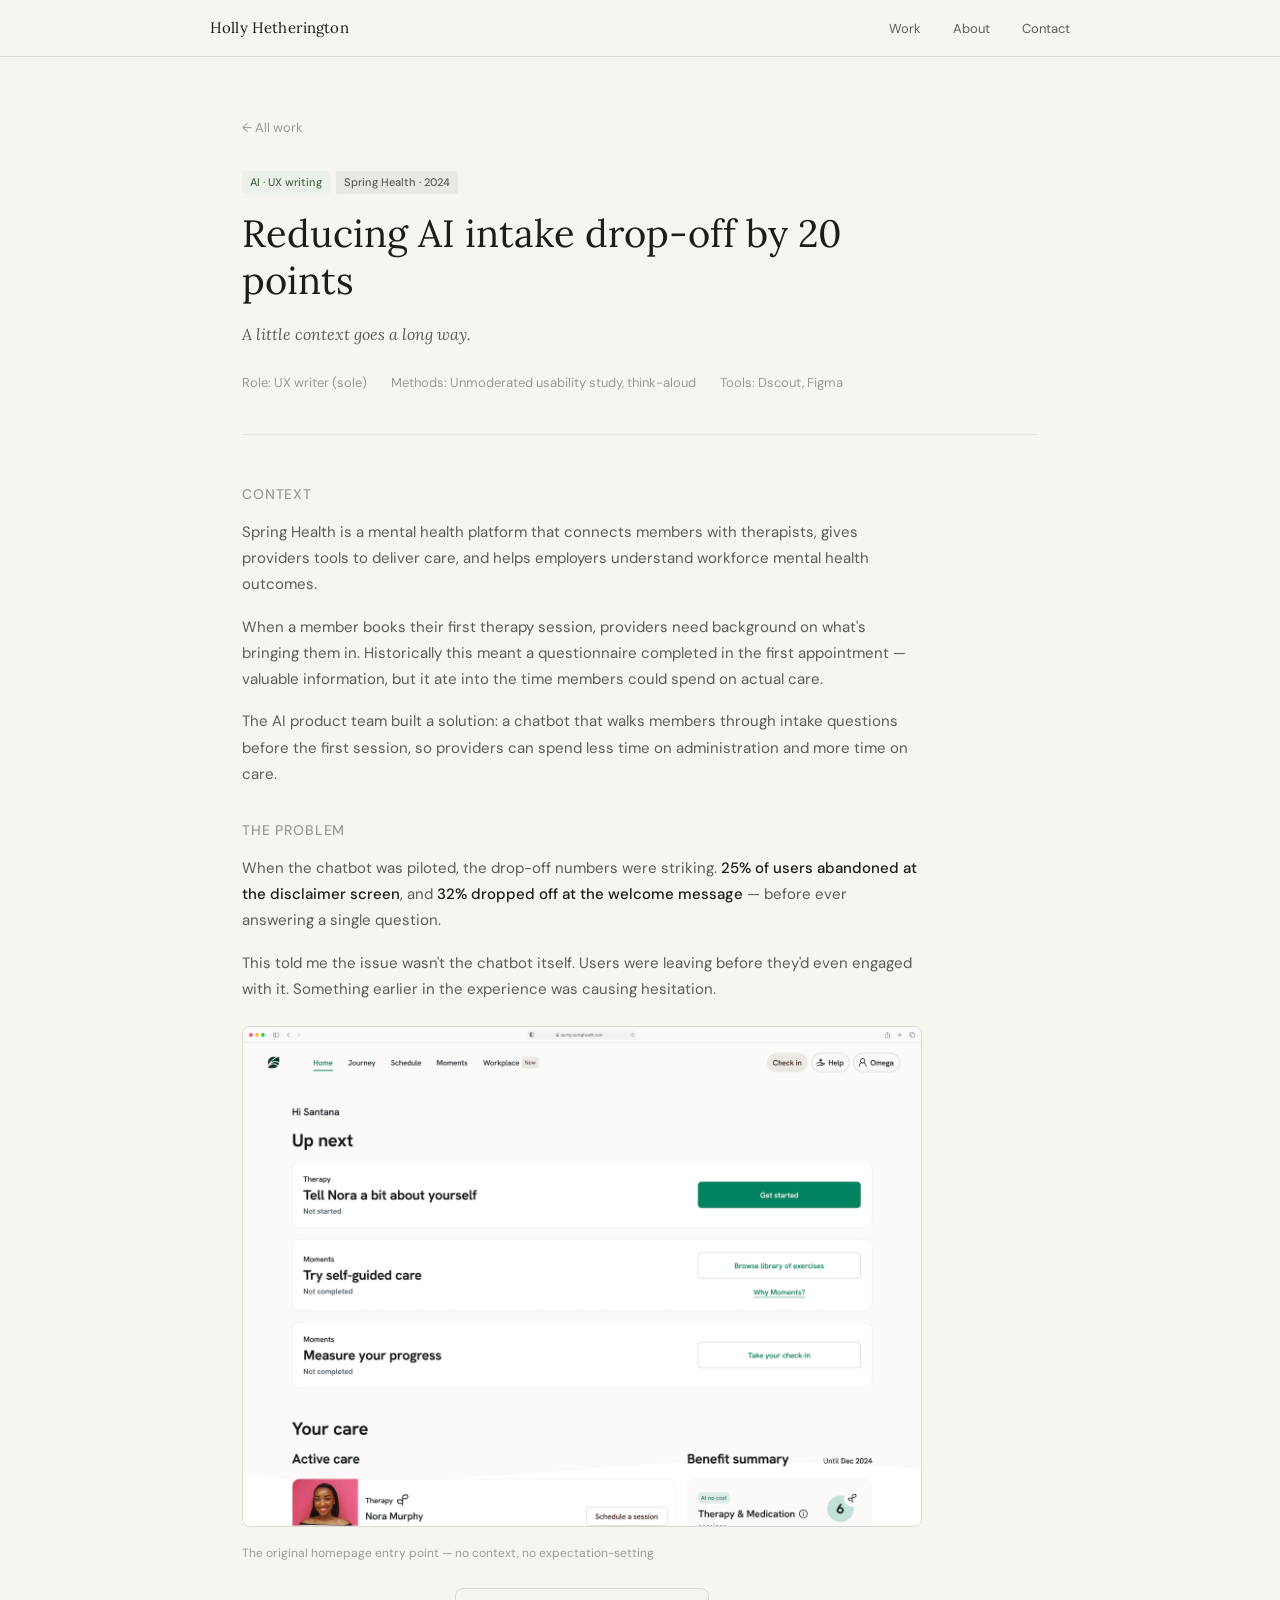
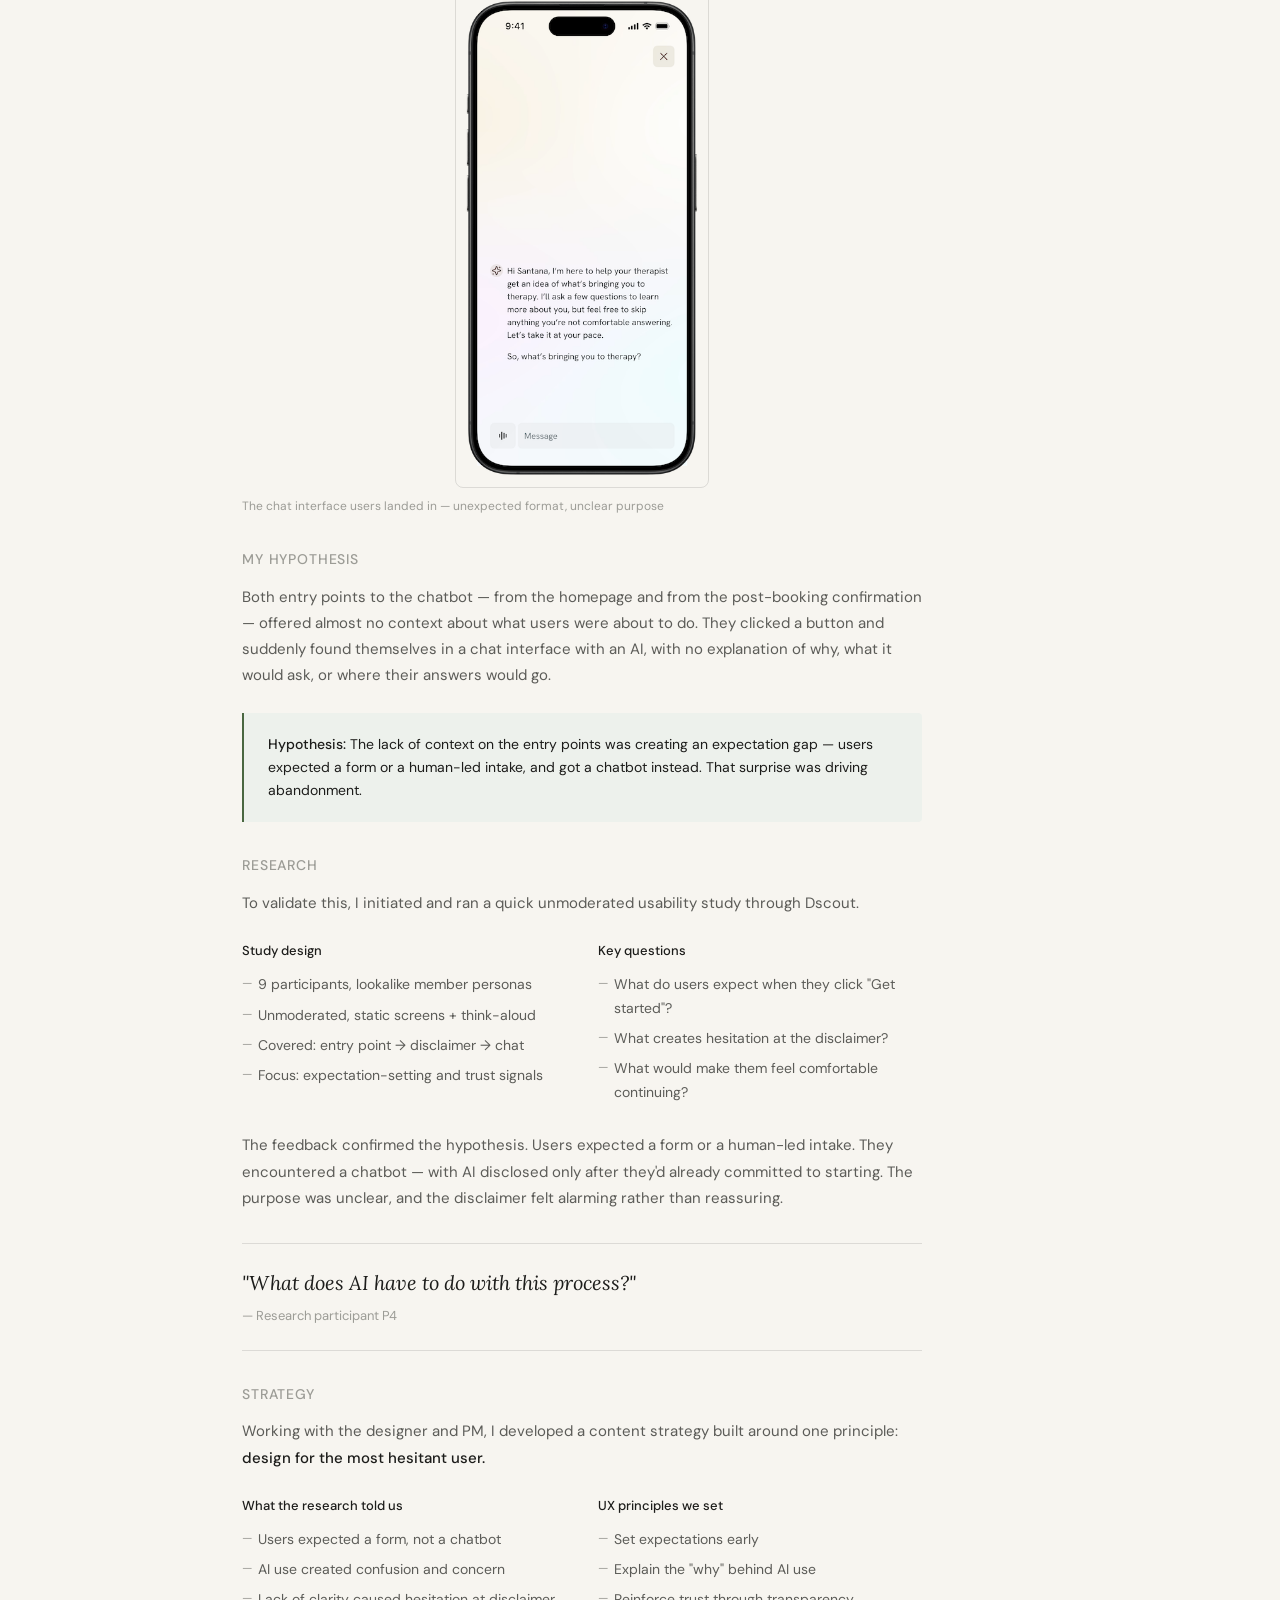
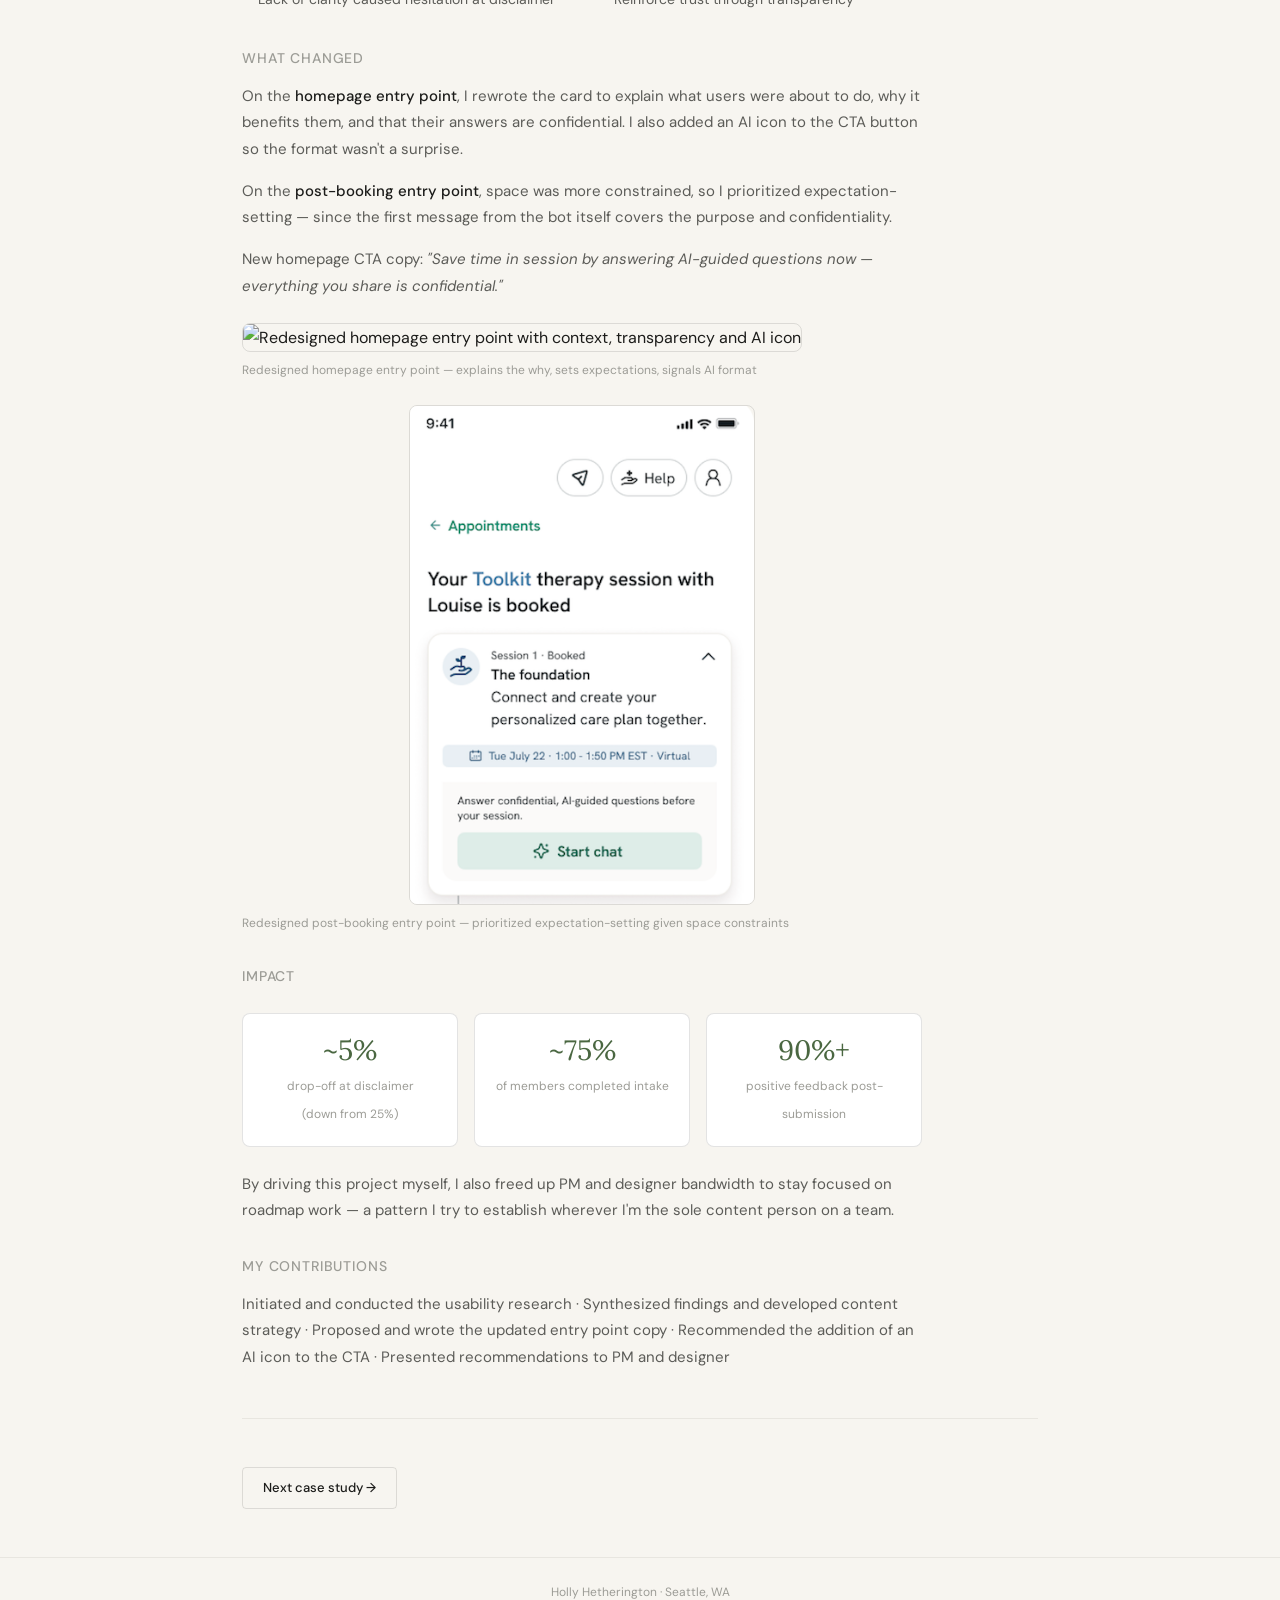
==== case-studies/ai-intake.html @ 968d8ca1 "Fix mobile image display" ====
<!DOCTYPE html>
<html lang="en">
<head>
  <meta charset="UTF-8">
  <meta name="viewport" content="width=device-width, initial-scale=1.0">
  <title>AI Intake Drop-off — Holly Hetherington</title>
  <meta name="description" content="How I reduced AI therapy intake drop-off from 25% to ~5% at Spring Health through research and content strategy.">
  <link rel="stylesheet" href="../css/style.css">
</head>
<body>

<nav>
  <div class="nav-inner">
    <a href="../index.html" class="nav-name">Holly Hetherington</a>
    <ul class="nav-links">
      <li><a href="../index.html#work">Work</a></li>
      <li><a href="../index.html#about">About</a></li>
      <li><a href="../index.html#contact">Contact</a></li>
    </ul>
  </div>
</nav>

<main class="page">

  <div class="case-header">
    <a href="../index.html" class="back-link">← All work</a>
    <div class="card-tags" style="margin-bottom:1rem">
      <span class="tag">AI · UX writing</span>
      <span class="tag-gray tag">Spring Health · 2024</span>
    </div>
    <h1>Reducing AI intake drop-off by 20 points</h1>
    <p class="case-header-sub">A little context goes a long way.</p>
    <div class="case-meta">
      <span>Role: UX writer (sole)</span>
      <span>Methods: Unmoderated usability study, think-aloud</span>
      <span>Tools: Dscout, Figma</span>
    </div>
  </div>

  <div class="case-body">

    <h3>Context</h3>
    <p>Spring Health is a mental health platform that connects members with therapists, gives providers tools to deliver care, and helps employers understand workforce mental health outcomes.</p>
    <p>When a member books their first therapy session, providers need background on what's bringing them in. Historically this meant a questionnaire completed in the first appointment — valuable information, but it ate into the time members could spend on actual care.</p>
    <p>The AI product team built a solution: a chatbot that walks members through intake questions before the first session, so providers can spend less time on administration and more time on care.</p>

    <h3>The problem</h3>
    <p>When the chatbot was piloted, the drop-off numbers were striking. <strong>25% of users abandoned at the disclaimer screen</strong>, and <strong>32% dropped off at the welcome message</strong> — before ever answering a single question.</p>
    <p>This told me the issue wasn't the chatbot itself. Users were leaving before they'd even engaged with it. Something earlier in the experience was causing hesitation.</p>
    <figure style="margin: 1.5rem 0;">
      <img src="../images/intakefromhome.png" alt="Original homepage entry point showing minimal context before the chatbot" style="width:100%;border-radius:var(--radius-lg);border:0.5px solid var(--border);">
      <figcaption style="font-size:12px;color:var(--ink-lighter);margin-top:0.5rem;">The original homepage entry point — no context, no expectation-setting</figcaption>
    </figure>
    <figure style="margin: 1.5rem 0;">
      <img src="../images/intakechat.png" alt="The AI chatbot interface users encountered without warning" style="max-height:500px;width:auto;display:block;margin:0 auto;border-radius:var(--radius-lg);border:0.5px solid var(--border);">
      <figcaption style="font-size:12px;color:var(--ink-lighter);margin-top:0.5rem;">The chat interface users landed in — unexpected format, unclear purpose</figcaption>
    </figure>

    <h3>My hypothesis</h3>
    <p>Both entry points to the chatbot — from the homepage and from the post-booking confirmation — offered almost no context about what users were about to do. They clicked a button and suddenly found themselves in a chat interface with an AI, with no explanation of why, what it would ask, or where their answers would go.</p>

    <div class="callout">
      <p><strong>Hypothesis:</strong> The lack of context on the entry points was creating an expectation gap — users expected a form or a human-led intake, and got a chatbot instead. That surprise was driving abandonment.</p>
    </div>

    <h3>Research</h3>
    <p>To validate this, I initiated and ran a quick unmoderated usability study through Dscout.</p>

    <div class="two-col">
      <div class="two-col-item">
        <h4>Study design</h4>
        <ul>
          <li>9 participants, lookalike member personas</li>
          <li>Unmoderated, static screens + think-aloud</li>
          <li>Covered: entry point → disclaimer → chat</li>
          <li>Focus: expectation-setting and trust signals</li>
        </ul>
      </div>
      <div class="two-col-item">
        <h4>Key questions</h4>
        <ul>
          <li>What do users expect when they click "Get started"?</li>
          <li>What creates hesitation at the disclaimer?</li>
          <li>What would make them feel comfortable continuing?</li>
        </ul>
      </div>
    </div>

    <p>The feedback confirmed the hypothesis. Users expected a form or a human-led intake. They encountered a chatbot — with AI disclosed only after they'd already committed to starting. The purpose was unclear, and the disclaimer felt alarming rather than reassuring.</p>

    <div class="pull-quote">
      "What does AI have to do with this process?"
      <cite>— Research participant P4</cite>
    </div>

    <h3>Strategy</h3>
    <p>Working with the designer and PM, I developed a content strategy built around one principle: <strong>design for the most hesitant user.</strong></p>

    <div class="two-col">
      <div class="two-col-item">
        <h4>What the research told us</h4>
        <ul>
          <li>Users expected a form, not a chatbot</li>
          <li>AI use created confusion and concern</li>
          <li>Lack of clarity caused hesitation at disclaimer</li>
        </ul>
      </div>
      <div class="two-col-item">
        <h4>UX principles we set</h4>
        <ul>
          <li>Set expectations early</li>
          <li>Explain the "why" behind AI use</li>
          <li>Reinforce trust through transparency</li>
        </ul>
      </div>
    </div>

    <h3>What changed</h3>
    <p>On the <strong>homepage entry point</strong>, I rewrote the card to explain what users were about to do, why it benefits them, and that their answers are confidential. I also added an AI icon to the CTA button so the format wasn't a surprise.</p>
    <p>On the <strong>post-booking entry point</strong>, space was more constrained, so I prioritized expectation-setting — since the first message from the bot itself covers the purpose and confidentiality.</p>
    <p>New homepage CTA copy: <em>"Save time in session by answering AI-guided questions now — everything you share is confidential."</em></p>
    <figure style="margin: 1.5rem 0;">
      <img src="../images/intakeafterhome.png" alt="Redesigned homepage entry point with context, transparency and AI icon" style="width:100%;border-radius:var(--radius-lg);border:0.5px solid var(--border);">
      <figcaption style="font-size:12px;color:var(--ink-lighter);margin-top:0.5rem;">Redesigned homepage entry point — explains the why, sets expectations, signals AI format</figcaption>
    </figure>
    <figure style="margin: 1.5rem 0;">
      <img src="../images/intakeafterpostbooking.png" alt="Redesigned post-booking entry point with expectation-setting copy" style="max-height:500px;width:auto;display:block;margin:0 auto;border-radius:var(--radius-lg);border:0.5px solid var(--border);">
      <figcaption style="font-size:12px;color:var(--ink-lighter);margin-top:0.5rem;">Redesigned post-booking entry point — prioritized expectation-setting given space constraints</figcaption>
    </figure>

    <h3>Impact</h3>
    <div class="impact-grid">
      <div class="impact-card">
        <span class="impact-number">~5%</span>
        <span class="impact-label">drop-off at disclaimer<br>(down from 25%)</span>
      </div>
      <div class="impact-card">
        <span class="impact-number">~75%</span>
        <span class="impact-label">of members completed intake</span>
      </div>
      <div class="impact-card">
        <span class="impact-number">90%+</span>
        <span class="impact-label">positive feedback post-submission</span>
      </div>
    </div>

    <p>By driving this project myself, I also freed up PM and designer bandwidth to stay focused on roadmap work — a pattern I try to establish wherever I'm the sole content person on a team.</p>

    <h3>My contributions</h3>
    <p>Initiated and conducted the usability research · Synthesized findings and developed content strategy · Proposed and wrote the updated entry point copy · Recommended the addition of an AI icon to the CTA · Presented recommendations to PM and designer</p>

  </div>

  <div style="padding: 3rem 0; border-top: 0.5px solid var(--border-light); margin-top: 3rem;">
    <a href="suicide-prevention.html" class="btn">Next case study →</a>
  </div>

</main>

<footer>
  <p>Holly Hetherington · Seattle, WA</p>
</footer>

</body>
</html>
---- css/style.css ----
@import url('https://fonts.googleapis.com/css2?family=Lora:ital,wght@0,400;0,500;1,400&family=DM+Sans:wght@300;400;500&display=swap');

:root {
  --cream: #F7F5F0;
  --ink: #1C1C1A;
  --ink-light: #5C5C58;
  --ink-lighter: #9C9C96;
  --sage: #4A6741;
  --sage-light: #EDF1EC;
  --border: rgba(28,28,26,0.12);
  --border-light: rgba(28,28,26,0.07);
  --font-serif: 'Lora', Georgia, serif;
  --font-sans: 'DM Sans', system-ui, sans-serif;
  --radius: 4px;
  --radius-lg: 8px;
  --max-width: 860px;
}

*, *::before, *::after { box-sizing: border-box; margin: 0; padding: 0; }

html { scroll-behavior: smooth; }

body {
  background: var(--cream);
  color: var(--ink);
  font-family: var(--font-sans);
  font-size: 16px;
  line-height: 1.7;
  -webkit-font-smoothing: antialiased;
}

a { color: inherit; text-decoration: none; }

/* ── Nav ── */
nav {
  position: sticky;
  top: 0;
  z-index: 100;
  background: var(--cream);
  border-bottom: 0.5px solid var(--border);
  padding: 0 2rem;
}
.nav-inner {
  max-width: var(--max-width);
  margin: 0 auto;
  display: flex;
  justify-content: space-between;
  align-items: center;
  height: 56px;
}
.nav-name {
  font-family: var(--font-serif);
  font-size: 15px;
  font-weight: 400;
  letter-spacing: 0.01em;
}
.nav-links {
  display: flex;
  gap: 2rem;
  list-style: none;
}
.nav-links a {
  font-size: 13px;
  font-weight: 400;
  color: var(--ink-light);
  transition: color 0.15s;
}
.nav-links a:hover { color: var(--ink); }

/* ── Page wrapper ── */
.page {
  max-width: var(--max-width);
  margin: 0 auto;
  padding: 0 2rem;
}

/* ── Sections ── */
section {
  padding: 4rem 0;
  border-bottom: 0.5px solid var(--border-light);
}
section:last-of-type { border-bottom: none; }

/* ── Hero ── */
.hero { padding: 5rem 0 4rem; }

.hero-eyebrow {
  font-size: 11px;
  font-weight: 500;
  letter-spacing: 0.1em;
  text-transform: uppercase;
  color: var(--ink-lighter);
  margin-bottom: 1.25rem;
}
.hero h1 {
  font-family: var(--font-serif);
  font-size: clamp(32px, 5vw, 48px);
  font-weight: 400;
  line-height: 1.2;
  margin-bottom: 1rem;
  max-width: 640px;
}
.hero h1 em {
  font-style: italic;
  color: var(--sage);
}
.hero-sub {
  font-size: 16px;
  color: var(--ink-light);
  margin-bottom: 1.5rem;
  max-width: 520px;
}
.hero-bio {
  font-size: 15px;
  color: var(--ink-light);
  line-height: 1.75;
  max-width: 560px;
  margin-bottom: 2rem;
}
.hero-actions {
  display: flex;
  gap: 0.75rem;
  margin-bottom: 3rem;
  flex-wrap: wrap;
}

/* ── Buttons ── */
.btn {
  display: inline-block;
  font-size: 13px;
  font-weight: 500;
  padding: 9px 20px;
  border-radius: var(--radius);
  border: 0.5px solid var(--border);
  background: transparent;
  color: var(--ink);
  cursor: pointer;
  transition: background 0.15s, border-color 0.15s;
}
.btn:hover { background: rgba(28,28,26,0.05); }
.btn-primary {
  background: var(--ink);
  color: var(--cream);
  border-color: var(--ink);
}
.btn-primary:hover { background: #333330; }

/* ── Logo strip ── */
.logo-strip-label {
  font-size: 11px;
  font-weight: 500;
  letter-spacing: 0.08em;
  text-transform: uppercase;
  color: var(--ink-lighter);
  margin-bottom: 1rem;
}
.logo-strip {
  display: flex;
  flex-wrap: wrap;
  gap: 0.5rem;
}
.logo-pill {
  font-size: 12px;
  font-weight: 400;
  padding: 4px 12px;
  border-radius: 20px;
  border: 0.5px solid var(--border);
  color: var(--ink-light);
  background: white;
}

/* ── Section heading ── */
.section-label {
  font-size: 11px;
  font-weight: 500;
  letter-spacing: 0.1em;
  text-transform: uppercase;
  color: var(--ink-lighter);
  margin-bottom: 2rem;
}

/* ── Case study cards ── */
.case-grid { display: flex; flex-direction: column; gap: 1px; }

.case-card {
  display: block;
  padding: 1.75rem 0;
  border-bottom: 0.5px solid var(--border-light);
  transition: none;
}
.case-card:first-child { border-top: 0.5px solid var(--border-light); }

.case-card-inner {
  display: grid;
  grid-template-columns: 1fr auto;
  gap: 1rem;
  align-items: start;
}

.card-tags {
  display: flex;
  gap: 0.4rem;
  flex-wrap: wrap;
  margin-bottom: 0.6rem;
}
.tag {
  font-size: 11px;
  padding: 2px 8px;
  border-radius: 2px;
  background: var(--sage-light);
  color: var(--sage);
  font-weight: 500;
}
.tag-gray {
  background: rgba(28,28,26,0.06);
  color: var(--ink-light);
}
.case-card h2 {
  font-family: var(--font-serif);
  font-size: 19px;
  font-weight: 400;
  line-height: 1.35;
  margin-bottom: 0.5rem;
}
.case-card h2 a:hover { color: var(--sage); transition: color 0.15s; }
.card-summary {
  font-size: 14px;
  color: var(--ink-light);
  line-height: 1.65;
  margin-bottom: 0.85rem;
  max-width: 580px;
}
.card-meta-row {
  font-size: 12px;
  color: var(--ink-lighter);
}
.card-arrow {
  font-size: 18px;
  color: var(--ink-lighter);
  margin-top: 0.25rem;
  transition: transform 0.15s, color 0.15s;
}
.case-card:hover .card-arrow {
  transform: translateX(3px);
  color: var(--ink);
}

/* ── Stats row ── */
.stats-row {
  display: flex;
  gap: 2rem;
  flex-wrap: wrap;
  margin-top: 0.75rem;
  padding-top: 0.75rem;
  border-top: 0.5px solid var(--border-light);
}
.stat-item strong {
  display: block;
  font-size: 15px;
  font-weight: 500;
  font-family: var(--font-serif);
}
.stat-item span {
  font-size: 12px;
  color: var(--ink-lighter);
}

/* ── About ── */
.about-grid {
  display: grid;
  grid-template-columns: 1.5fr 1fr;
  gap: 3rem;
  align-items: start;
}
.about-text p {
  font-size: 15px;
  color: var(--ink-light);
  line-height: 1.75;
  margin-bottom: 1rem;
}
.about-photo {
  border-radius: var(--radius-lg);
  overflow: hidden;
  aspect-ratio: 3/4;
  background: rgba(28,28,26,0.06);
  display: flex;
  align-items: center;
  justify-content: center;
  color: var(--ink-lighter);
  font-size: 13px;
}
.about-photo img {
  width: 100%;
  height: 100%;
  object-fit: cover; object-position: top;
}
.skills-grid {
  display: grid;
  grid-template-columns: 1fr 1fr;
  gap: 0.75rem;
  margin-top: 1.5rem;
}
.skill-block {
  padding: 0.875rem 1rem;
  border: 0.5px solid var(--border);
  border-radius: var(--radius);
  background: white;
}
.skill-block-label {
  font-size: 11px;
  font-weight: 500;
  letter-spacing: 0.07em;
  text-transform: uppercase;
  color: var(--ink-lighter);
  margin-bottom: 0.25rem;
}
.skill-block p {
  font-size: 13px;
  color: var(--ink-light);
  line-height: 1.5;
  margin: 0 !important;
}

/* ── Contact ── */
.contact-intro {
  font-size: 15px;
  color: var(--ink-light);
  margin-bottom: 1.5rem;
  max-width: 480px;
}
.contact-links { display: flex; gap: 0.75rem; flex-wrap: wrap; }

/* ── Footer ── */
footer {
  padding: 1.5rem 2rem;
  border-top: 0.5px solid var(--border-light);
  text-align: center;
  font-size: 12px;
  color: var(--ink-lighter);
}

/* ── Case study pages ── */
.case-header {
  padding: 3.5rem 0 2.5rem;
  border-bottom: 0.5px solid var(--border-light);
  margin-bottom: 3rem;
}
.back-link {
  font-size: 13px;
  color: var(--ink-lighter);
  display: inline-flex;
  align-items: center;
  gap: 0.4rem;
  margin-bottom: 2rem;
  transition: color 0.15s;
}
.back-link:hover { color: var(--ink); }
.case-header h1 {
  font-family: var(--font-serif);
  font-size: clamp(26px, 4vw, 38px);
  font-weight: 400;
  line-height: 1.25;
  max-width: 680px;
  margin-bottom: 1rem;
}
.case-header-sub {
  font-size: 16px;
  color: var(--ink-light);
  margin-bottom: 1.5rem;
  max-width: 560px;
  font-style: italic;
  font-family: var(--font-serif);
}
.case-meta {
  display: flex;
  gap: 1.5rem;
  flex-wrap: wrap;
  font-size: 13px;
  color: var(--ink-lighter);
}
.case-meta span { display: flex; align-items: center; gap: 0.3rem; }

/* ── Case study body ── */
.case-body { max-width: 680px; }
.case-body h2 {
  font-family: var(--font-serif);
  font-size: 22px;
  font-weight: 400;
  margin: 2.5rem 0 0.75rem;
}
.case-body h3 {
  font-size: 14px;
  font-weight: 500;
  letter-spacing: 0.06em;
  text-transform: uppercase;
  color: var(--ink-lighter);
  margin: 2rem 0 0.75rem;
}
.case-body p {
  font-size: 15px;
  color: var(--ink-light);
  line-height: 1.75;
  margin-bottom: 1rem;
}
.case-body p strong { color: var(--ink); font-weight: 500; }

/* ── Callout box ── */
.callout {
  background: var(--sage-light);
  border-left: 2px solid var(--sage);
  padding: 1.25rem 1.5rem;
  border-radius: 0 var(--radius) var(--radius) 0;
  margin: 1.5rem 0;
}
.callout p { color: var(--ink); margin: 0 !important; font-size: 14px; line-height: 1.65; }

/* ── Quote ── */
.pull-quote {
  font-family: var(--font-serif);
  font-size: 20px;
  font-style: italic;
  color: var(--ink);
  line-height: 1.5;
  padding: 1.5rem 0;
  border-top: 0.5px solid var(--border);
  border-bottom: 0.5px solid var(--border);
  margin: 2rem 0;
}
.pull-quote cite {
  display: block;
  font-size: 13px;
  font-style: normal;
  color: var(--ink-lighter);
  margin-top: 0.5rem;
  font-family: var(--font-sans);
}

/* ── Impact metrics ── */
.impact-grid {
  display: grid;
  grid-template-columns: repeat(auto-fit, minmax(150px, 1fr));
  gap: 1rem;
  margin: 1.5rem 0;
}
.impact-card {
  padding: 1.25rem;
  background: white;
  border: 0.5px solid var(--border);
  border-radius: var(--radius-lg);
  text-align: center;
}
.impact-number {
  font-family: var(--font-serif);
  font-size: 28px;
  font-weight: 400;
  color: var(--sage);
  display: block;
  line-height: 1.2;
  margin-bottom: 0.25rem;
}
.impact-label {
  font-size: 12px;
  color: var(--ink-lighter);
  line-height: 1.4;
}

/* ── Two-col layout for case studies ── */
.two-col {
  display: grid;
  grid-template-columns: 1fr 1fr;
  gap: 2rem;
  margin: 1.5rem 0;
}
.two-col-item h4 {
  font-size: 13px;
  font-weight: 500;
  margin-bottom: 0.5rem;
  color: var(--ink);
}
.two-col-item ul {
  list-style: none;
  padding: 0;
}
.two-col-item ul li {
  font-size: 14px;
  color: var(--ink-light);
  padding: 0.2rem 0;
  padding-left: 1rem;
  position: relative;
}
.two-col-item ul li::before {
  content: '—';
  position: absolute;
  left: 0;
  color: var(--ink-lighter);
  font-size: 12px;
}

/* ── Step flow ── */
.step-flow {
  display: grid;
  grid-template-columns: repeat(4, 1fr);
  gap: 0;
  margin: 1.5rem 0;
  border: 0.5px solid var(--border);
  border-radius: var(--radius-lg);
  overflow: hidden;
}
.step {
  padding: 1.25rem;
  border-right: 0.5px solid var(--border);
  background: white;
}
.step:last-child { border-right: none; }
.step-num {
  font-size: 11px;
  font-weight: 500;
  letter-spacing: 0.08em;
  color: var(--ink-lighter);
  margin-bottom: 0.4rem;
}
.step-title {
  font-family: var(--font-serif);
  font-size: 15px;
  font-weight: 400;
  margin-bottom: 0.4rem;
}
.step p { font-size: 12px; color: var(--ink-light); line-height: 1.5; margin: 0; }

/* ── Responsive ── */
@media (max-width: 680px) {
  .about-grid { grid-template-columns: 1fr; }
  .about-photo { aspect-ratio: 4/3; }
  .two-col { grid-template-columns: 1fr; }
  .step-flow { grid-template-columns: 1fr 1fr; }
  .step-flow .step { border-bottom: 0.5px solid var(--border); }
  .case-card-inner { grid-template-columns: 1fr; }
  .card-arrow { display: none; }
  nav { padding: 0 1rem; }
  .page { padding: 0 1rem; }
}
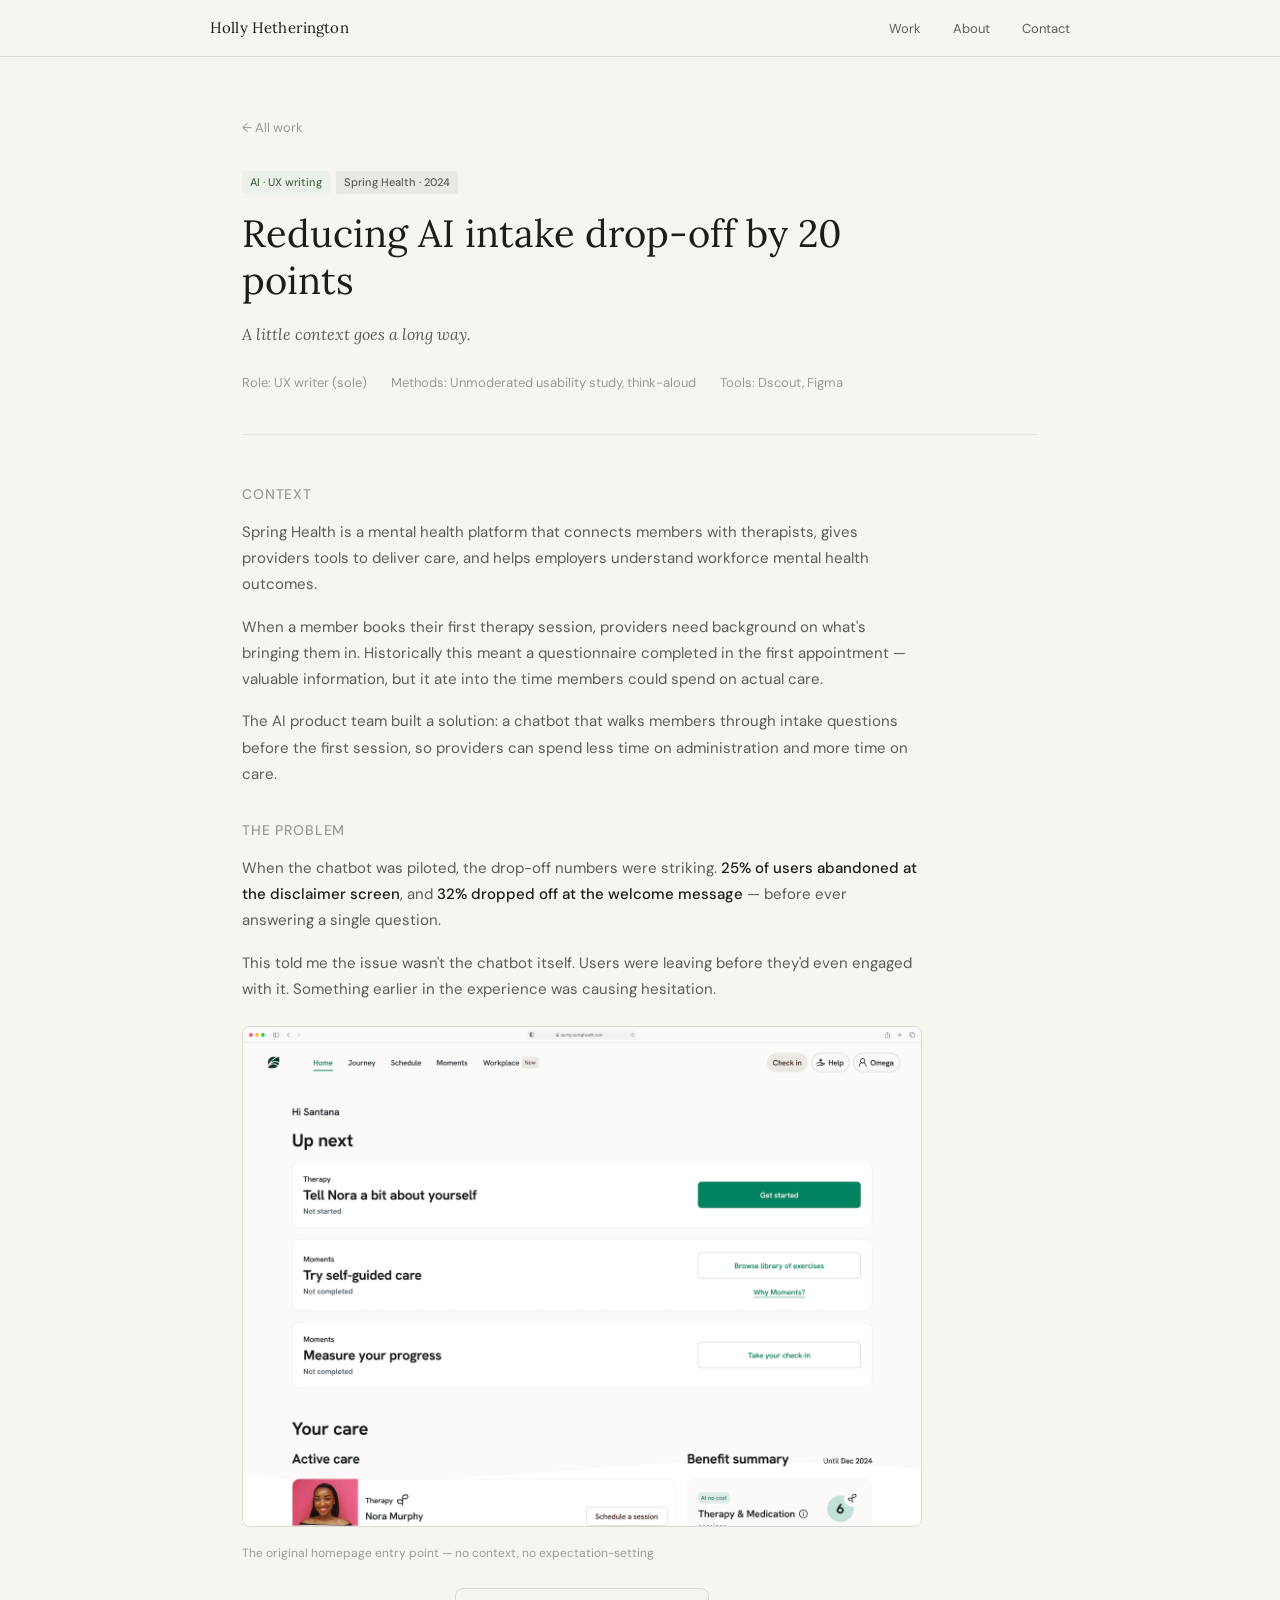
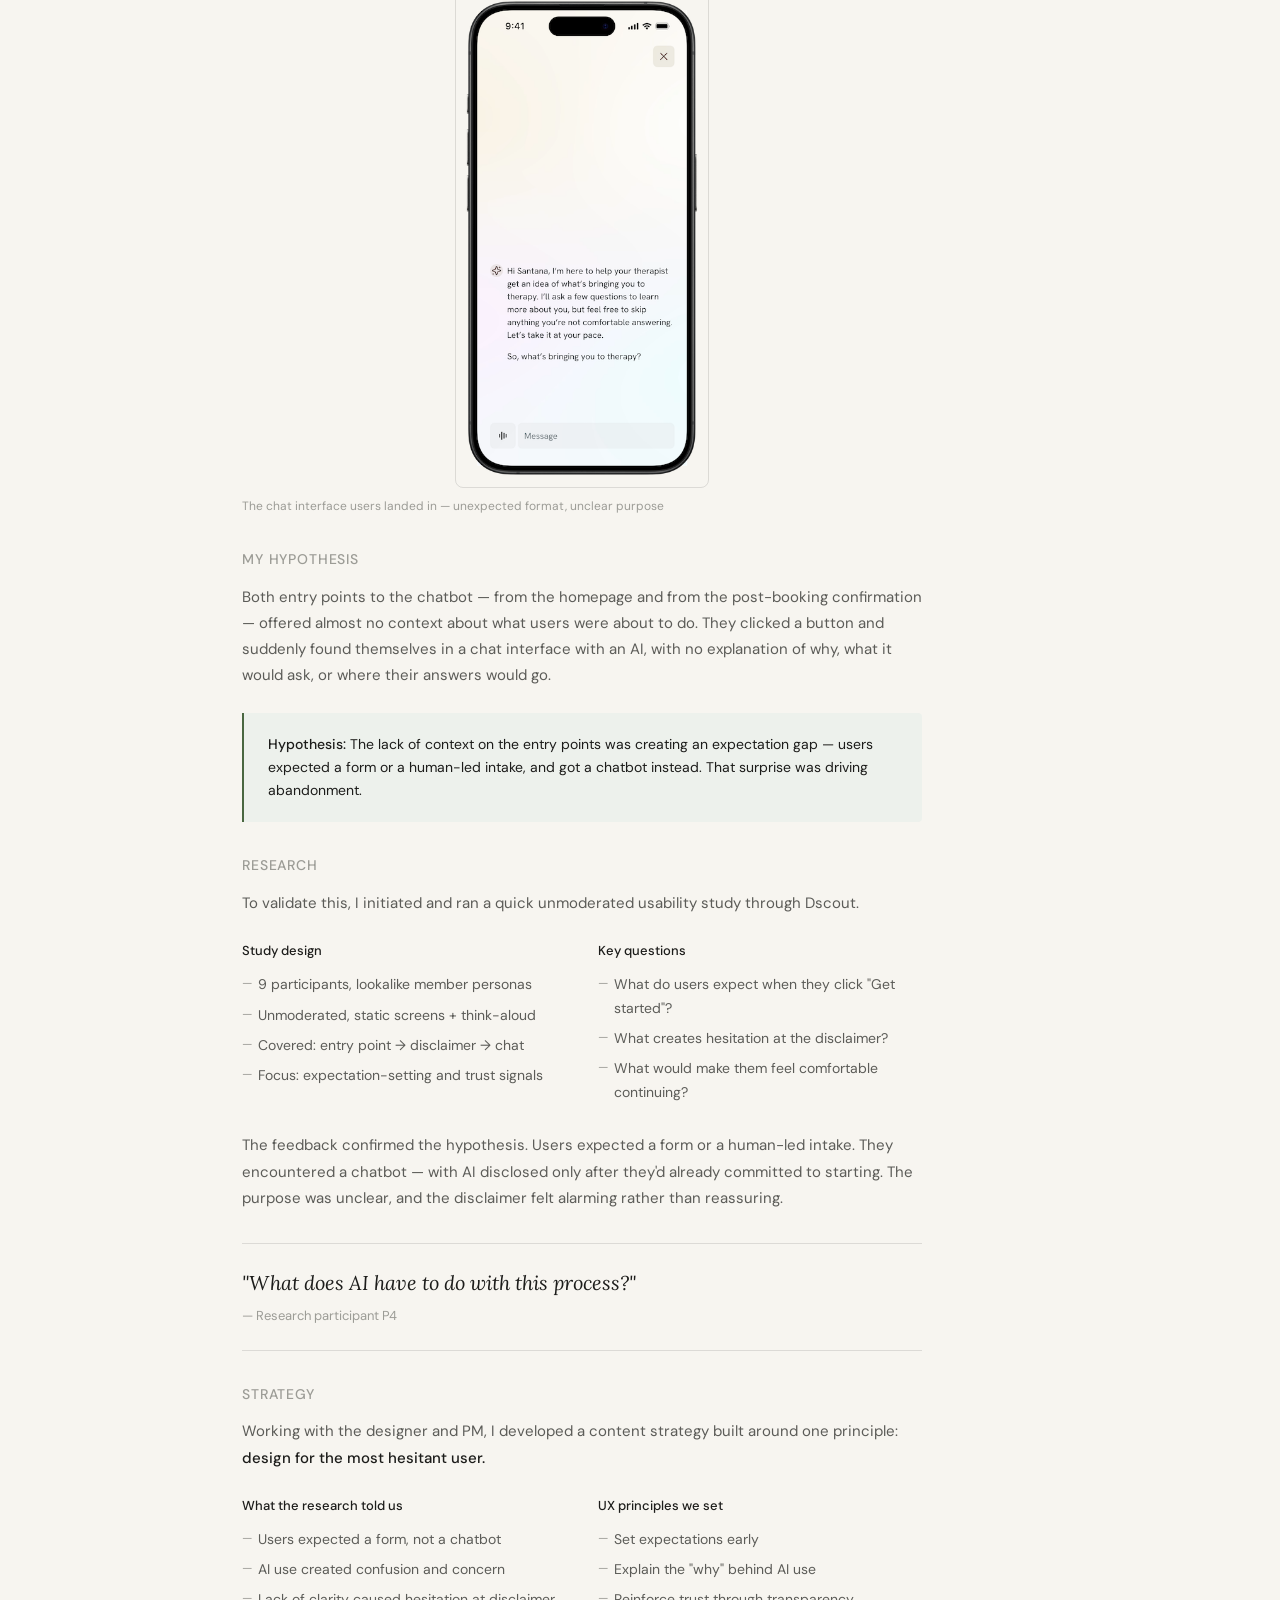
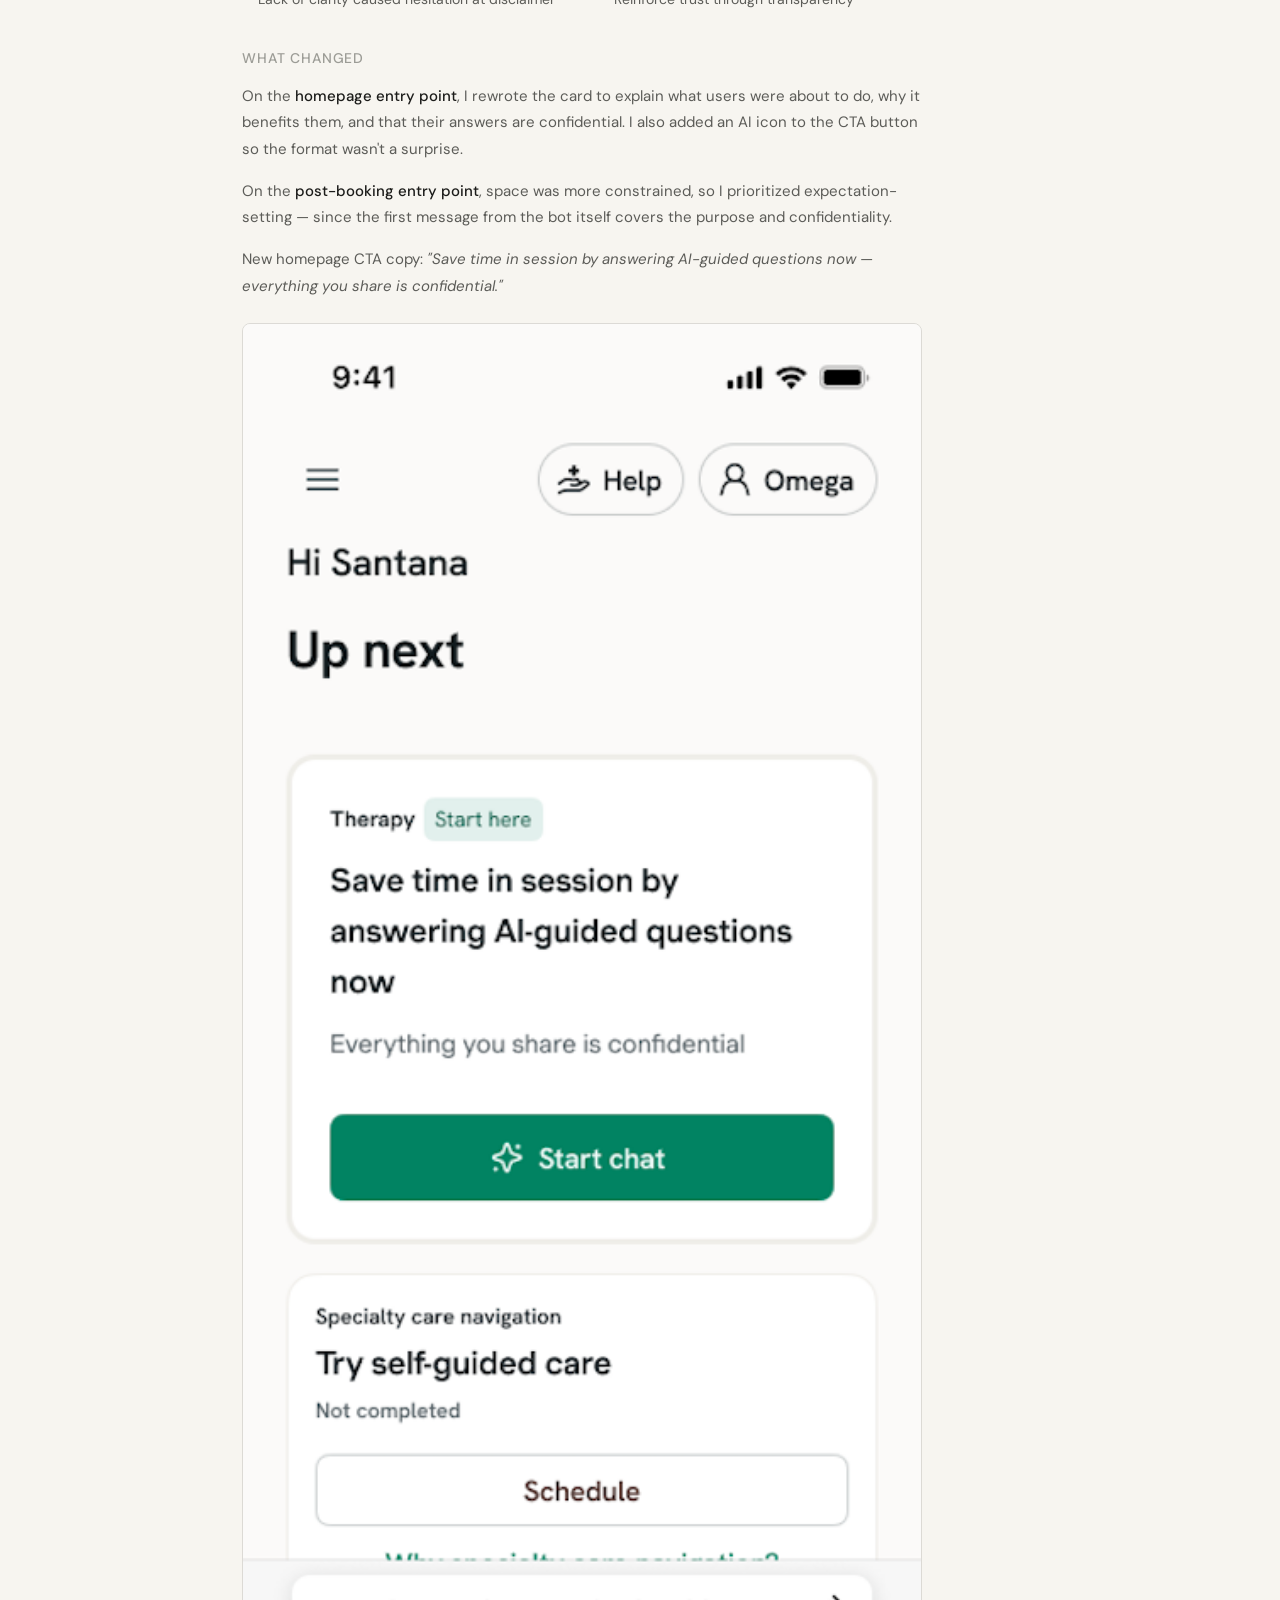
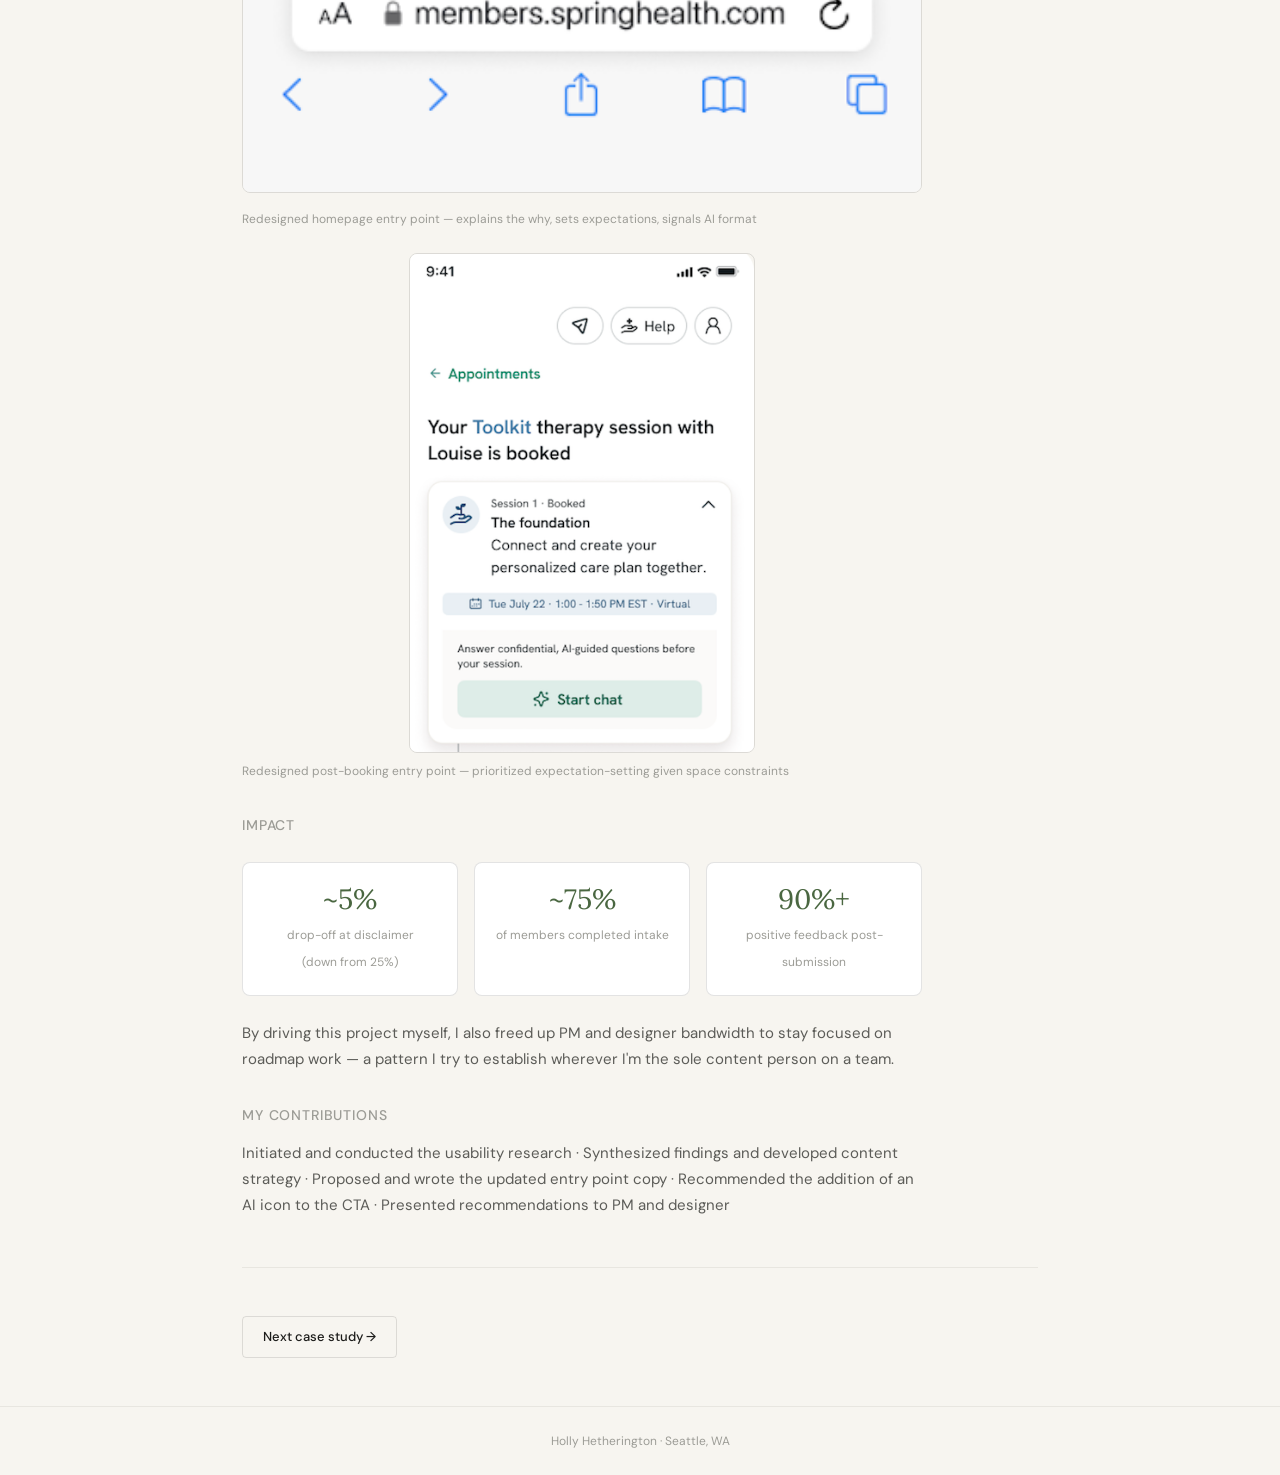
==== commit 35af9573: "Fix image filename" ====
--- a/case-studies/ai-intake.html
+++ b/case-studies/ai-intake.html
@@ -120,7 +120,7 @@
     <p>On the <strong>post-booking entry point</strong>, space was more constrained, so I prioritized expectation-setting — since the first message from the bot itself covers the purpose and confidentiality.</p>
     <p>New homepage CTA copy: <em>"Save time in session by answering AI-guided questions now — everything you share is confidential."</em></p>
     <figure style="margin: 1.5rem 0;">
-      <img src="../images/intakeafterhome.png" alt="Redesigned homepage entry point with context, transparency and AI icon" style="width:100%;border-radius:var(--radius-lg);border:0.5px solid var(--border);">
+      <img src="../images/intakeafterfromhome.png" alt="Redesigned homepage entry point with context, transparency and AI icon" style="width:100%;border-radius:var(--radius-lg);border:0.5px solid var(--border);">
       <figcaption style="font-size:12px;color:var(--ink-lighter);margin-top:0.5rem;">Redesigned homepage entry point — explains the why, sets expectations, signals AI format</figcaption>
     </figure>
     <figure style="margin: 1.5rem 0;">
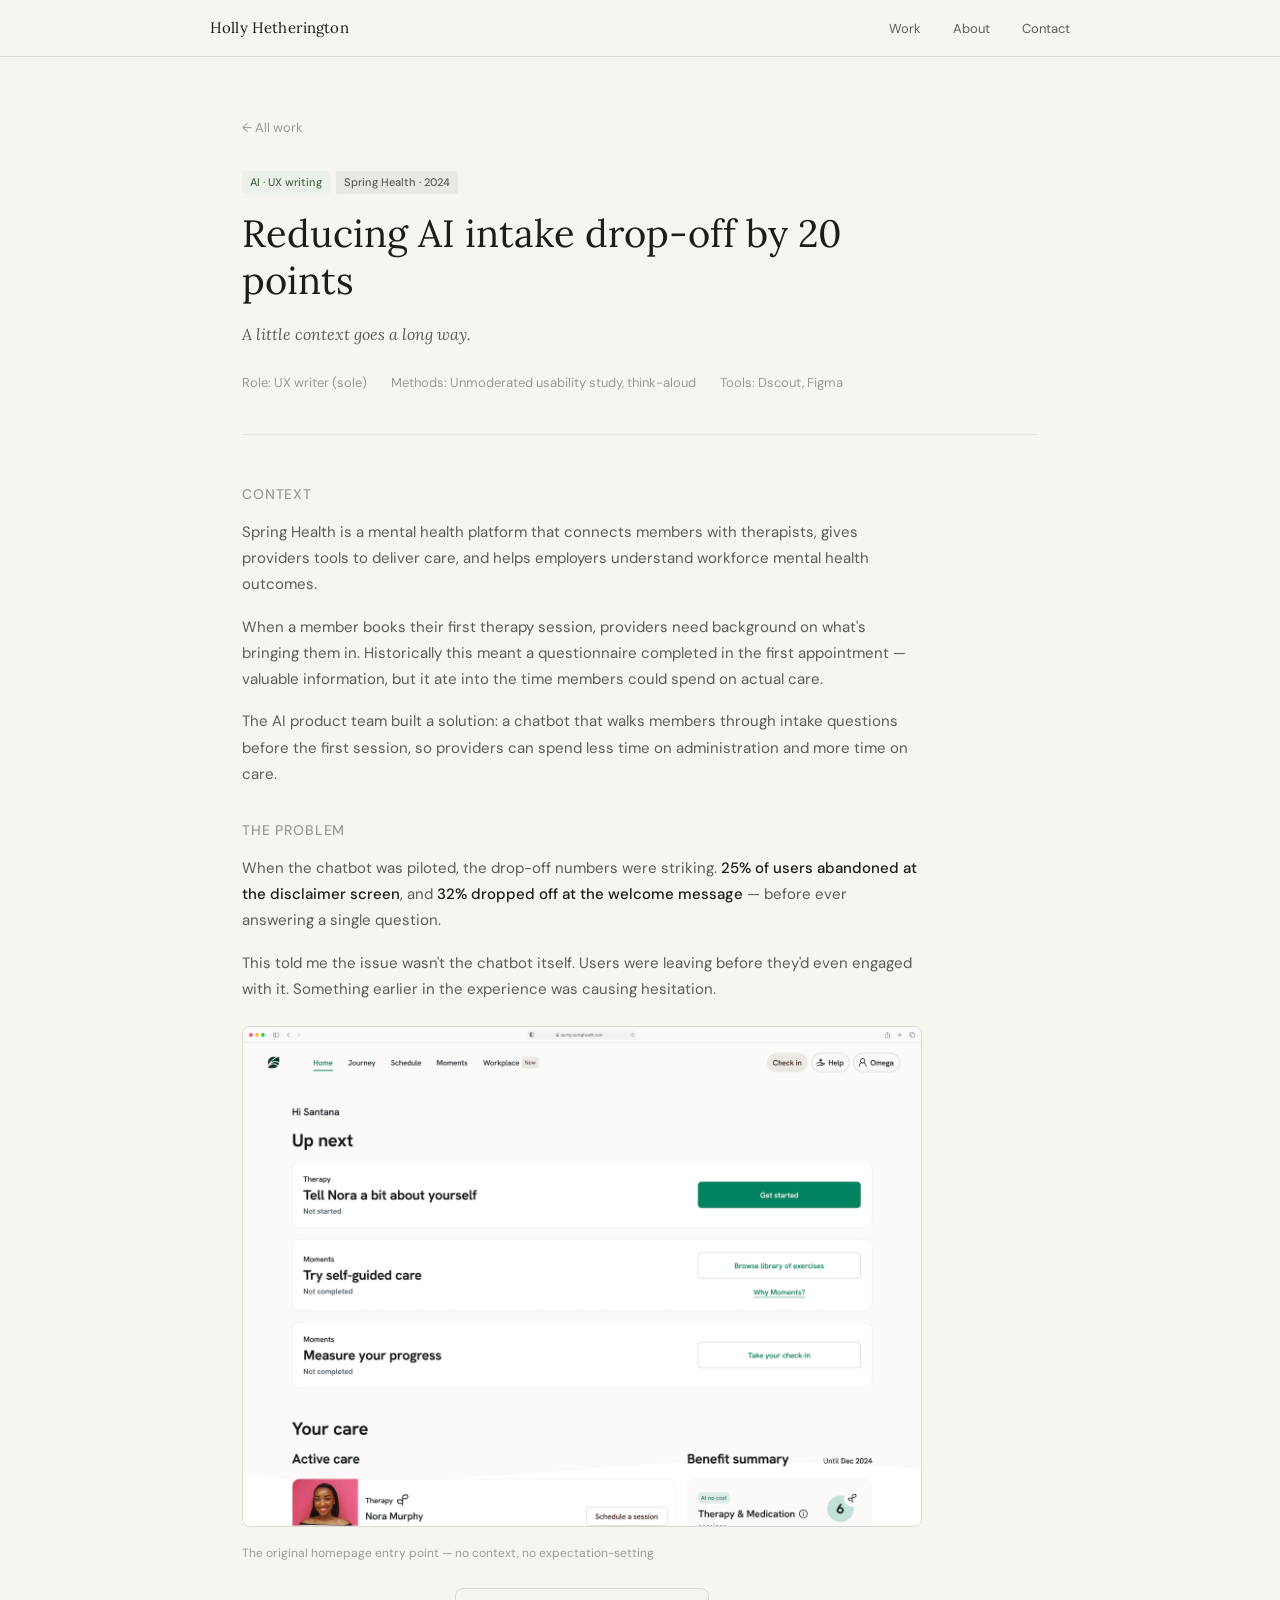
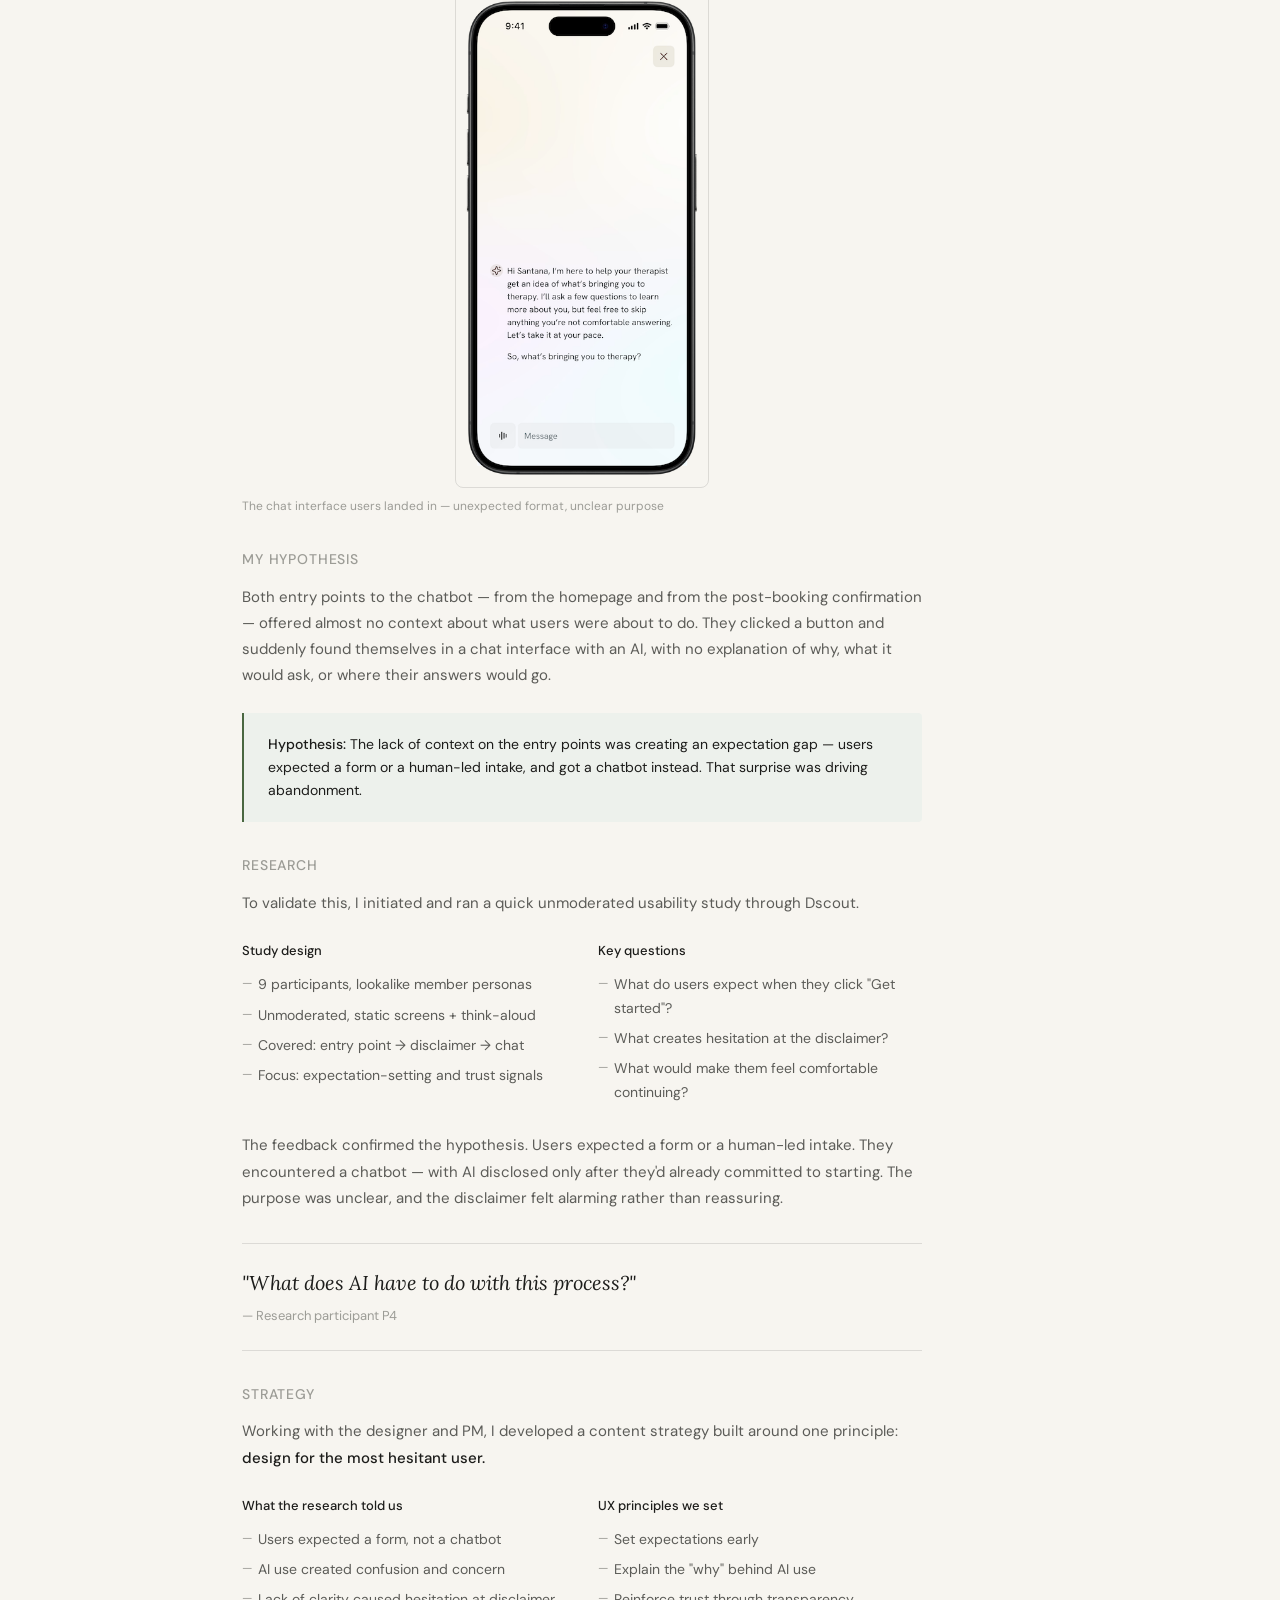
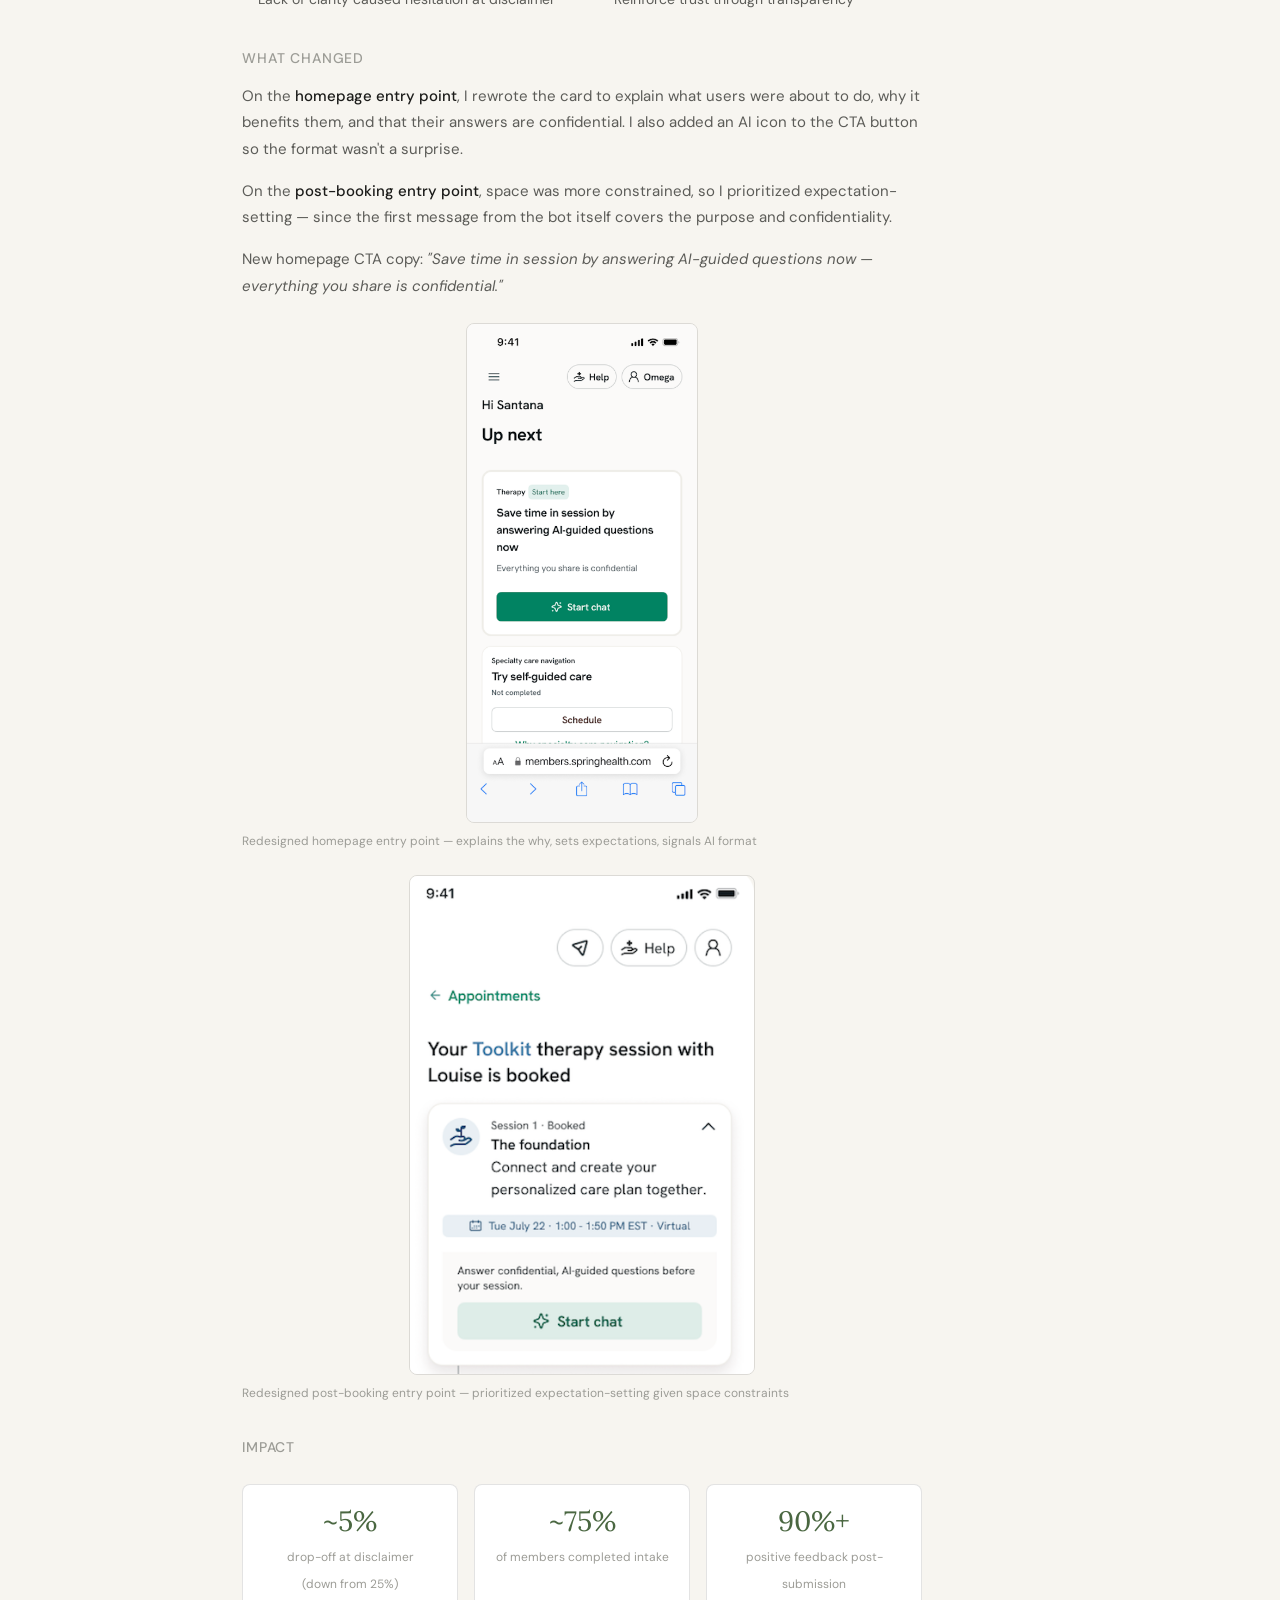
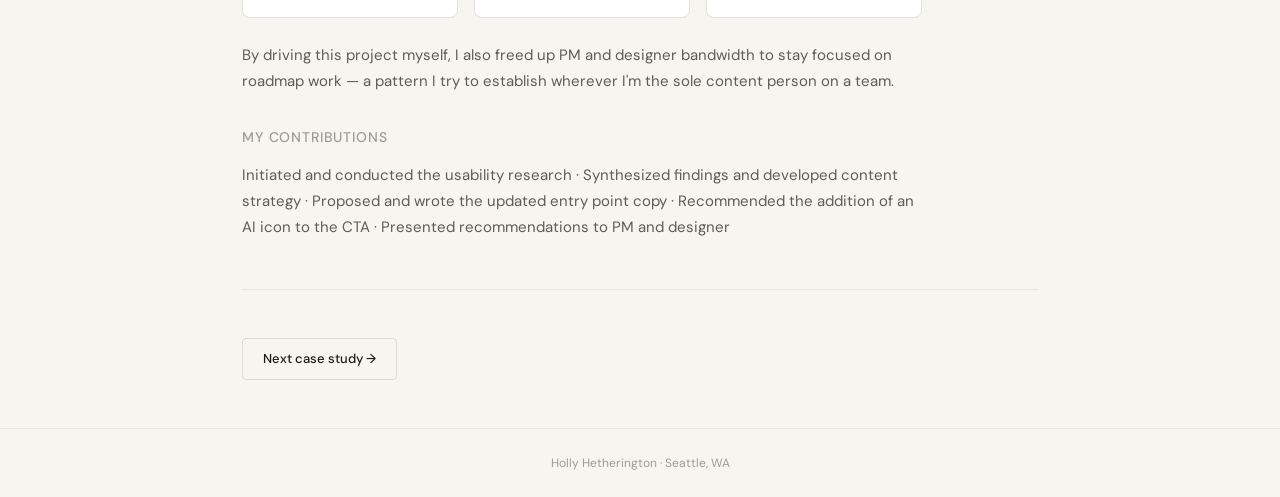
==== commit 8f4ed724: "Scale down homepage entry point image" ====
--- a/case-studies/ai-intake.html
+++ b/case-studies/ai-intake.html
@@ -120,7 +120,7 @@
     <p>On the <strong>post-booking entry point</strong>, space was more constrained, so I prioritized expectation-setting — since the first message from the bot itself covers the purpose and confidentiality.</p>
     <p>New homepage CTA copy: <em>"Save time in session by answering AI-guided questions now — everything you share is confidential."</em></p>
     <figure style="margin: 1.5rem 0;">
-      <img src="../images/intakeafterfromhome.png" alt="Redesigned homepage entry point with context, transparency and AI icon" style="width:100%;border-radius:var(--radius-lg);border:0.5px solid var(--border);">
+      <img src="../images/intakeafterfromhome.png" alt="Redesigned homepage entry point with context, transparency and AI icon" style="max-height:500px;width:auto;display:block;margin:0 auto;border-radius:var(--radius-lg);border:0.5px solid var(--border);">
       <figcaption style="font-size:12px;color:var(--ink-lighter);margin-top:0.5rem;">Redesigned homepage entry point — explains the why, sets expectations, signals AI format</figcaption>
     </figure>
     <figure style="margin: 1.5rem 0;">
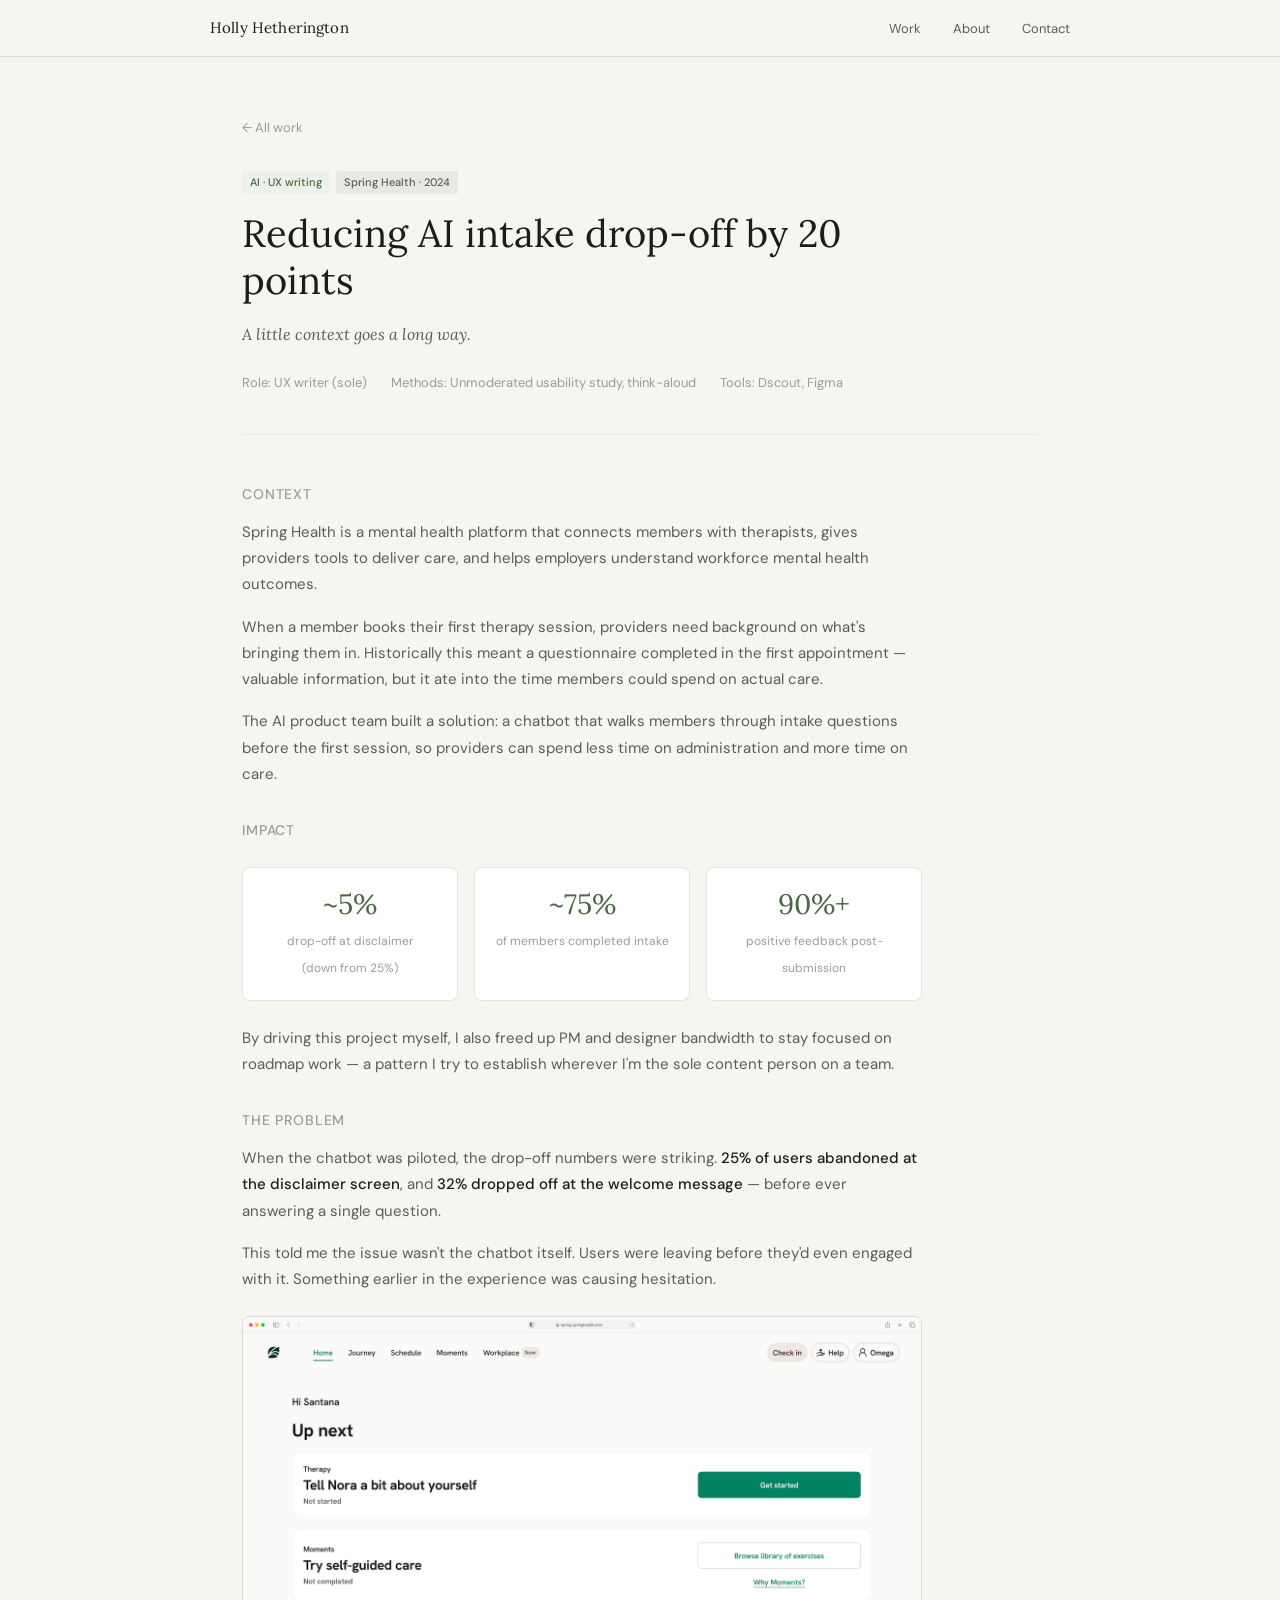
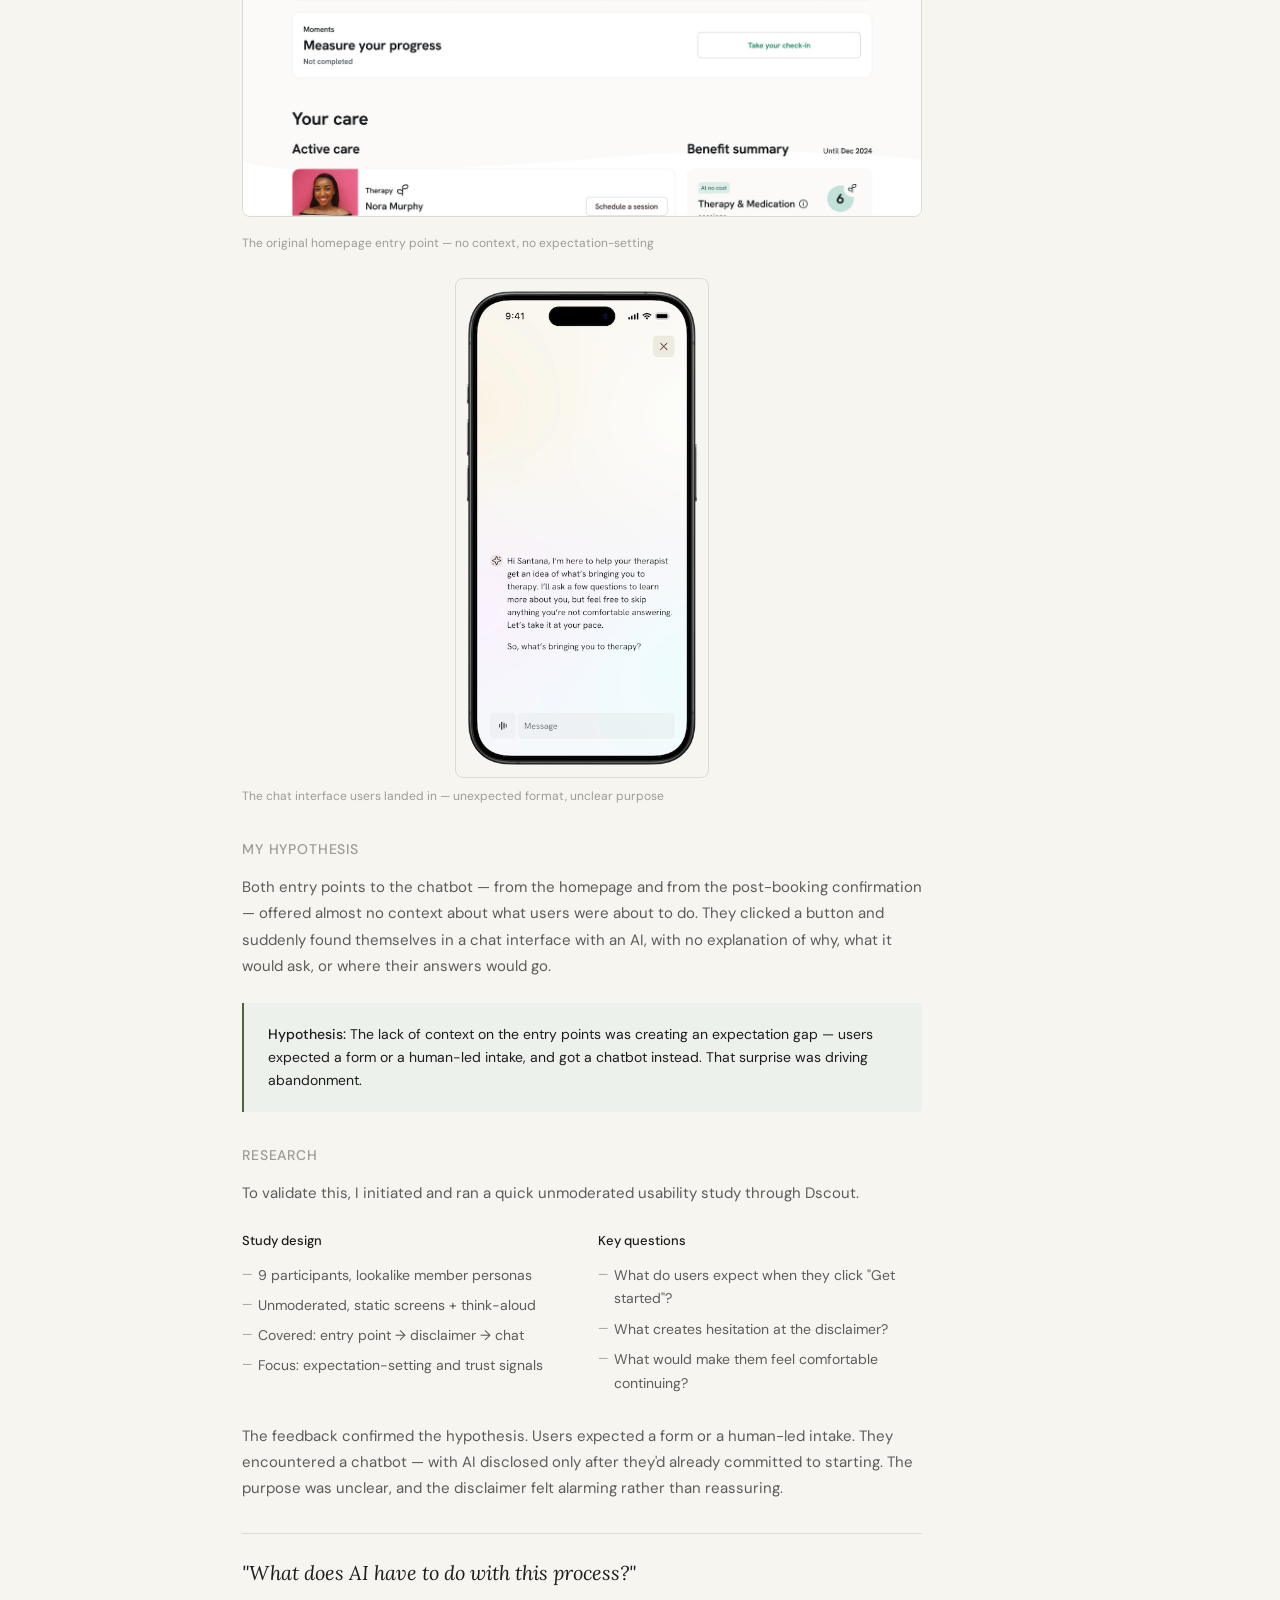
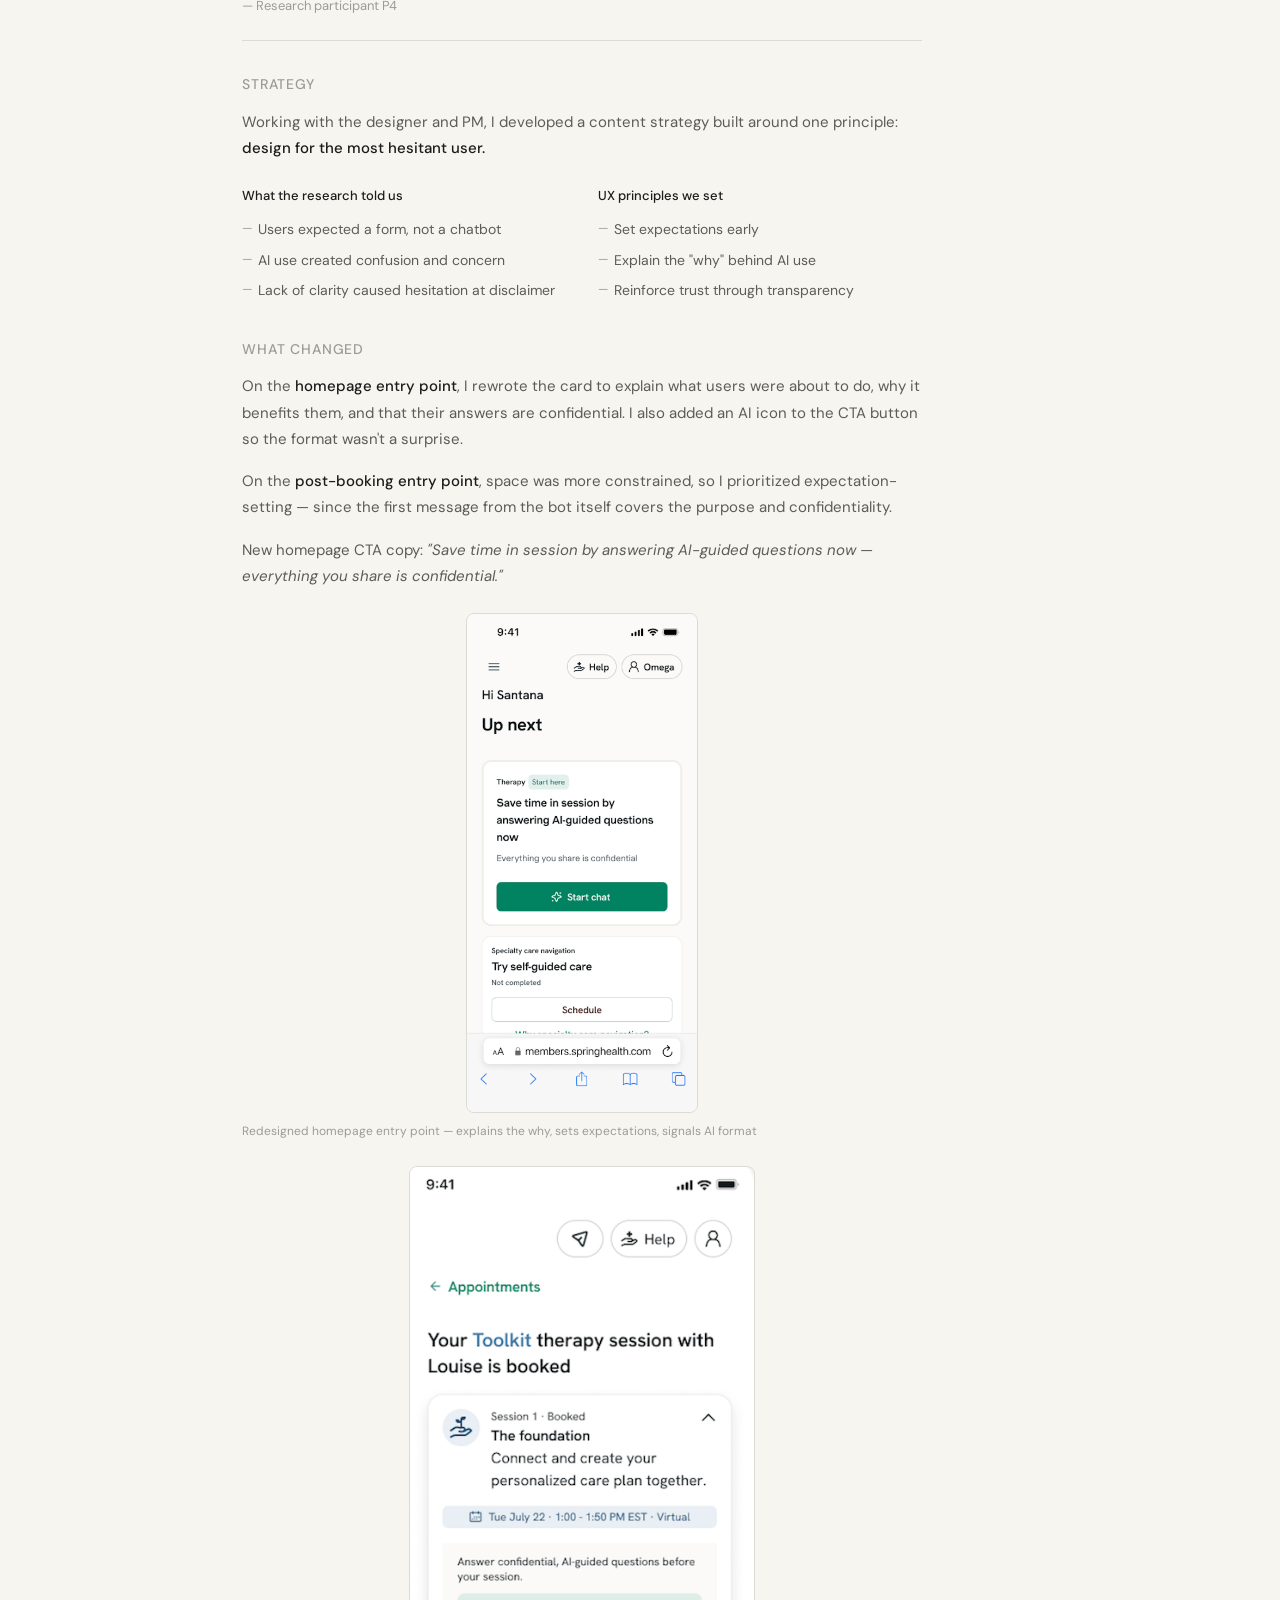
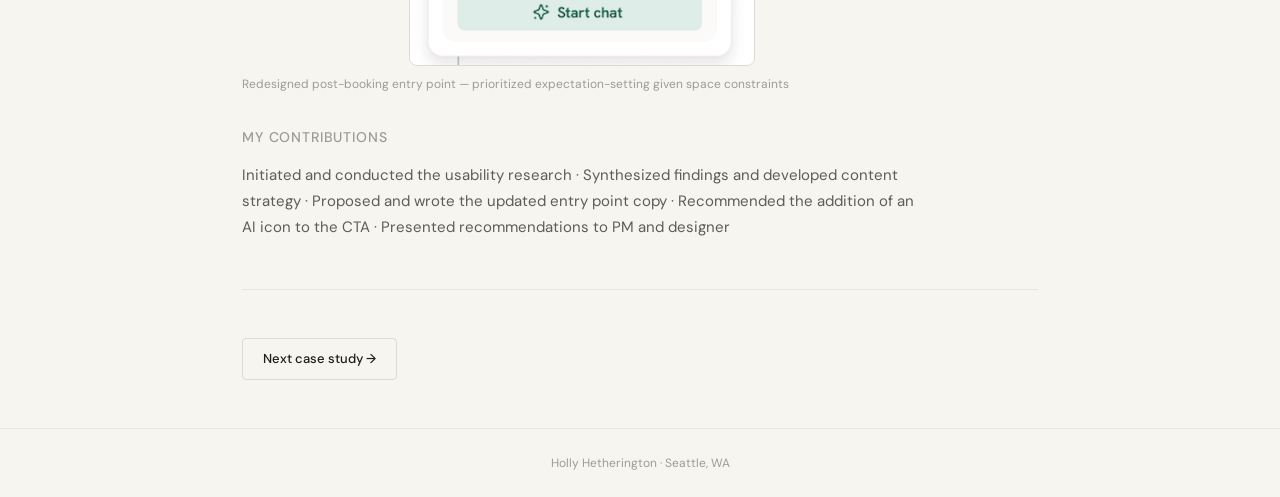
==== commit af8a5dce: "Restructure case studies, update stats and logo strip" ====
--- a/case-studies/ai-intake.html
+++ b/case-studies/ai-intake.html
@@ -43,6 +43,23 @@
     <p>Spring Health is a mental health platform that connects members with therapists, gives providers tools to deliver care, and helps employers understand workforce mental health outcomes.</p>
     <p>When a member books their first therapy session, providers need background on what's bringing them in. Historically this meant a questionnaire completed in the first appointment — valuable information, but it ate into the time members could spend on actual care.</p>
     <p>The AI product team built a solution: a chatbot that walks members through intake questions before the first session, so providers can spend less time on administration and more time on care.</p>
+
+    <h3>Impact</h3>
+    <div class="impact-grid">
+      <div class="impact-card">
+        <span class="impact-number">~5%</span>
+        <span class="impact-label">drop-off at disclaimer<br>(down from 25%)</span>
+      </div>
+      <div class="impact-card">
+        <span class="impact-number">~75%</span>
+        <span class="impact-label">of members completed intake</span>
+      </div>
+      <div class="impact-card">
+        <span class="impact-number">90%+</span>
+        <span class="impact-label">positive feedback post-submission</span>
+      </div>
+    </div>
+    <p>By driving this project myself, I also freed up PM and designer bandwidth to stay focused on roadmap work — a pattern I try to establish wherever I'm the sole content person on a team.</p>
 
     <h3>The problem</h3>
     <p>When the chatbot was piloted, the drop-off numbers were striking. <strong>25% of users abandoned at the disclaimer screen</strong>, and <strong>32% dropped off at the welcome message</strong> — before ever answering a single question.</p>
@@ -128,24 +145,6 @@
       <figcaption style="font-size:12px;color:var(--ink-lighter);margin-top:0.5rem;">Redesigned post-booking entry point — prioritized expectation-setting given space constraints</figcaption>
     </figure>
 
-    <h3>Impact</h3>
-    <div class="impact-grid">
-      <div class="impact-card">
-        <span class="impact-number">~5%</span>
-        <span class="impact-label">drop-off at disclaimer<br>(down from 25%)</span>
-      </div>
-      <div class="impact-card">
-        <span class="impact-number">~75%</span>
-        <span class="impact-label">of members completed intake</span>
-      </div>
-      <div class="impact-card">
-        <span class="impact-number">90%+</span>
-        <span class="impact-label">positive feedback post-submission</span>
-      </div>
-    </div>
-
-    <p>By driving this project myself, I also freed up PM and designer bandwidth to stay focused on roadmap work — a pattern I try to establish wherever I'm the sole content person on a team.</p>
-
     <h3>My contributions</h3>
     <p>Initiated and conducted the usability research · Synthesized findings and developed content strategy · Proposed and wrote the updated entry point copy · Recommended the addition of an AI icon to the CTA · Presented recommendations to PM and designer</p>
 
--- a/css/style.css
+++ b/css/style.css
@@ -157,16 +157,22 @@
 .logo-strip {
   display: flex;
   flex-wrap: wrap;
-  gap: 0.5rem;
+  gap: 0;
+}
+.logo-pill::after {
+  content: ' · ';
+  color: var(--ink-lighter);
+}
+.logo-pill:last-child::after {
+  content: '';
 }
 .logo-pill {
   font-size: 12px;
   font-weight: 400;
-  padding: 4px 12px;
-  border-radius: 20px;
-  border: 0.5px solid var(--border);
-  color: var(--ink-light);
-  background: white;
+  color: var(--ink-lighter);
+  background: none;
+  border: none;
+  padding: 0;
 }
 
 /* ── Section heading ── */
@@ -250,19 +256,22 @@
   display: flex;
   gap: 2rem;
   flex-wrap: wrap;
-  margin-top: 0.75rem;
-  padding-top: 0.75rem;
+  margin-top: 1rem;
+  padding-top: 1rem;
   border-top: 0.5px solid var(--border-light);
 }
 .stat-item strong {
   display: block;
-  font-size: 15px;
-  font-weight: 500;
-  font-family: var(--font-serif);
+  font-size: 18px;
+  font-weight: 500;
+  font-family: var(--font-serif);
+  color: var(--sage);
+  line-height: 1.2;
+  margin-bottom: 0.2rem;
 }
 .stat-item span {
-  font-size: 12px;
-  color: var(--ink-lighter);
+  font-size: 13px;
+  color: var(--ink-light);
 }
 
 /* ── About ── */
@@ -292,7 +301,7 @@
 .about-photo img {
   width: 100%;
   height: 100%;
-  object-fit: cover; object-position: top;
+  object-fit: cover;
 }
 .skills-grid {
   display: grid;
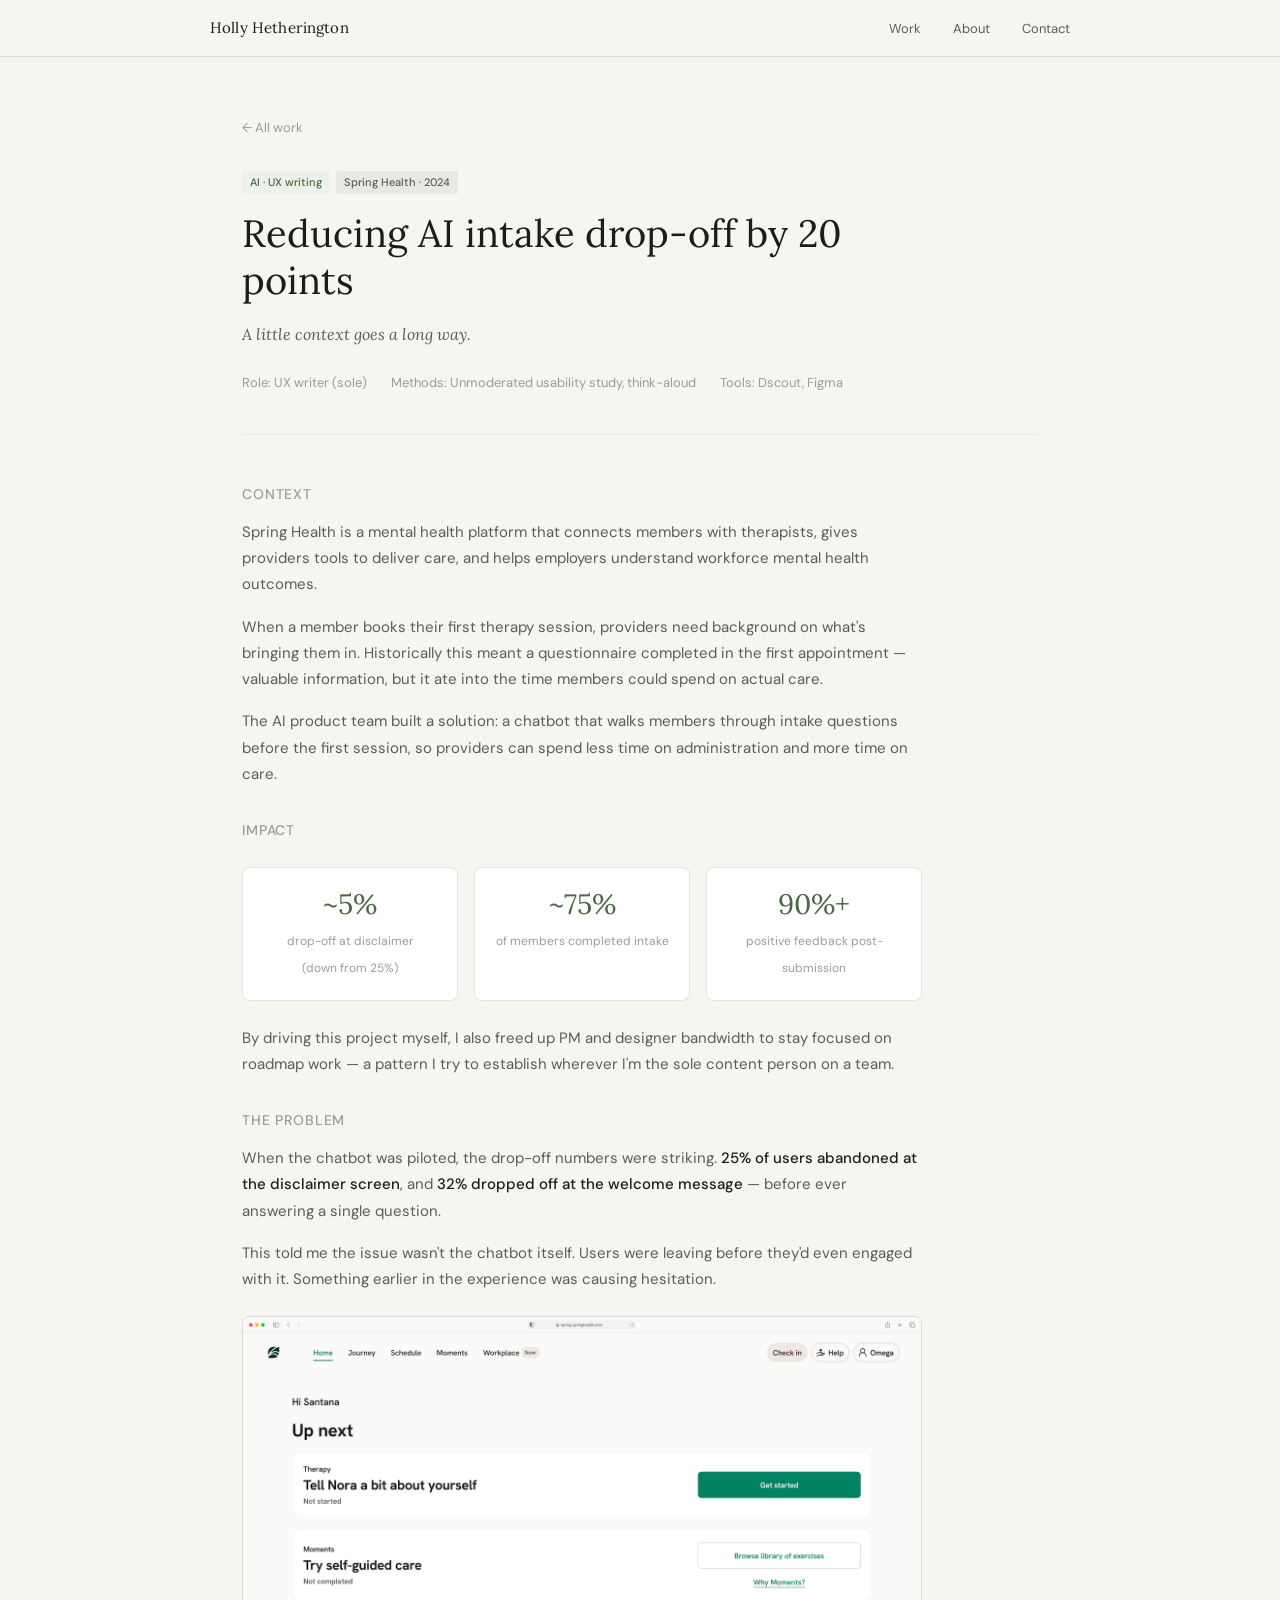
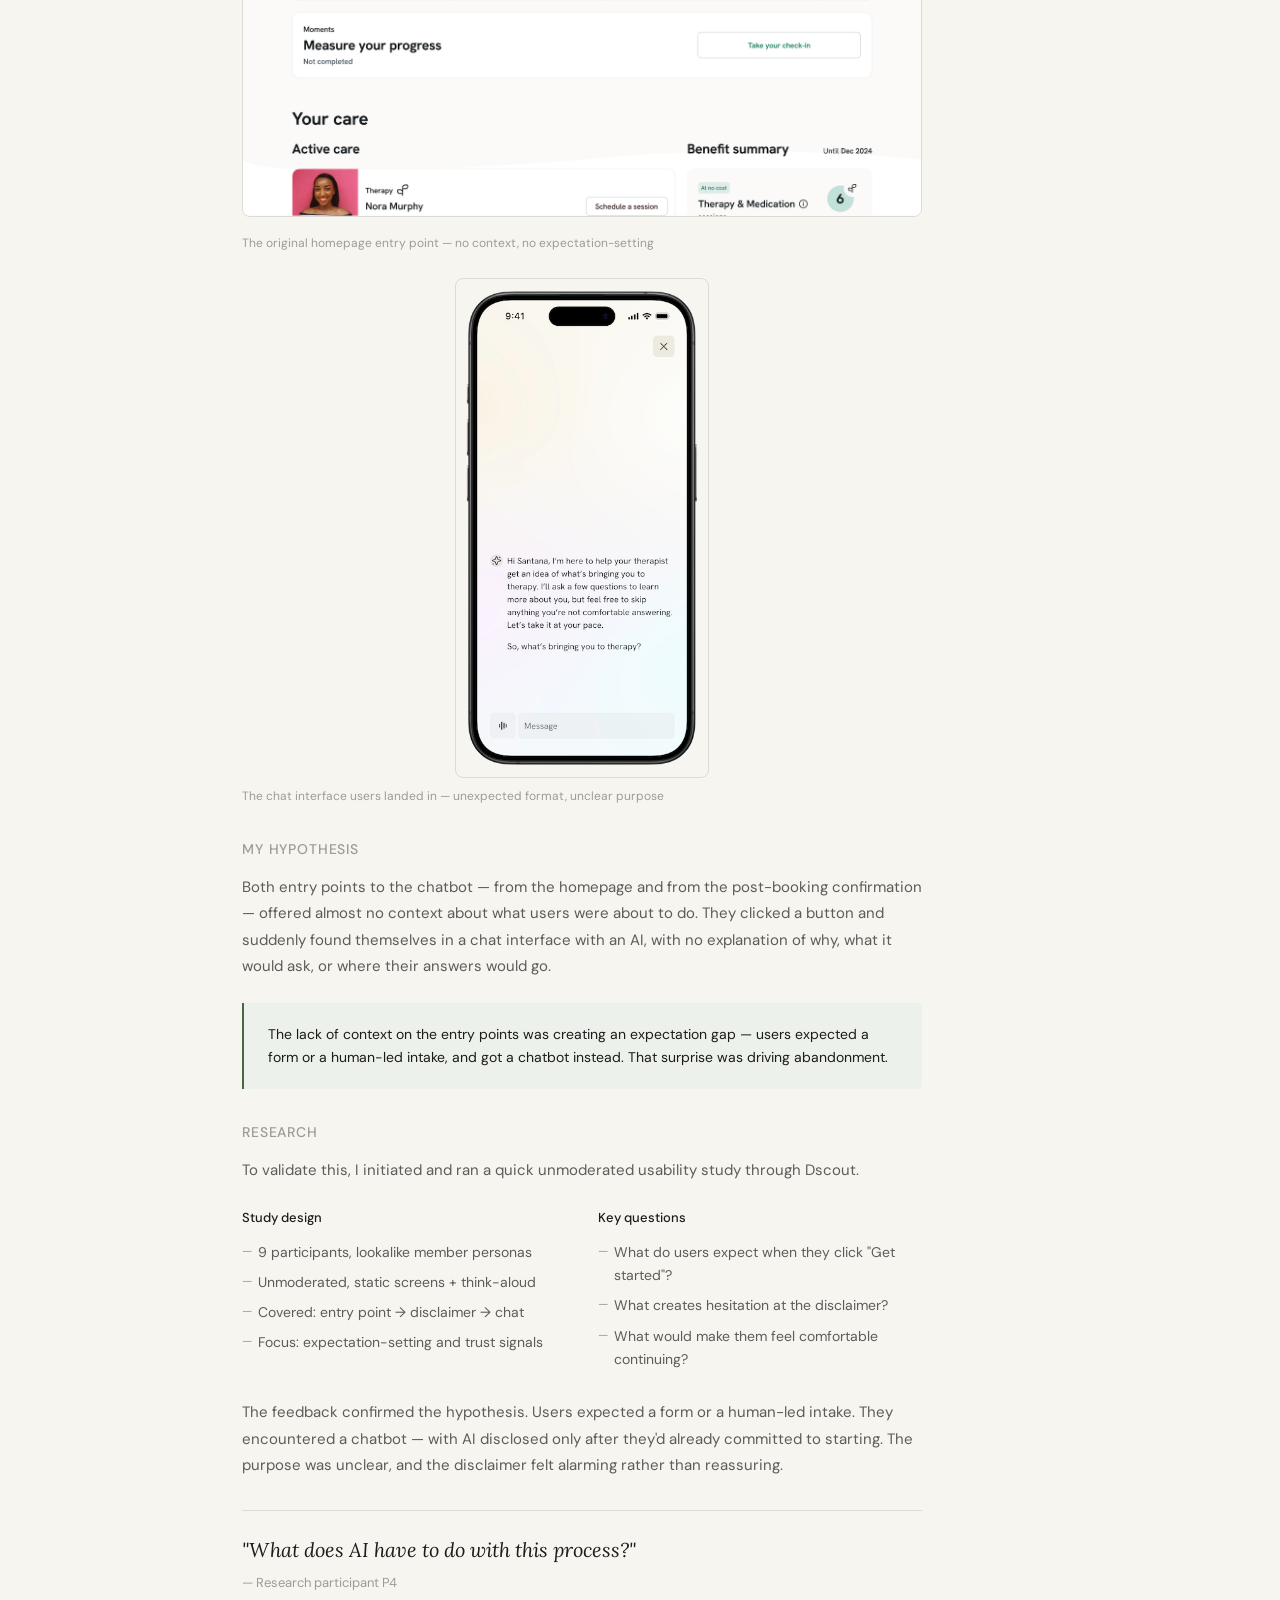
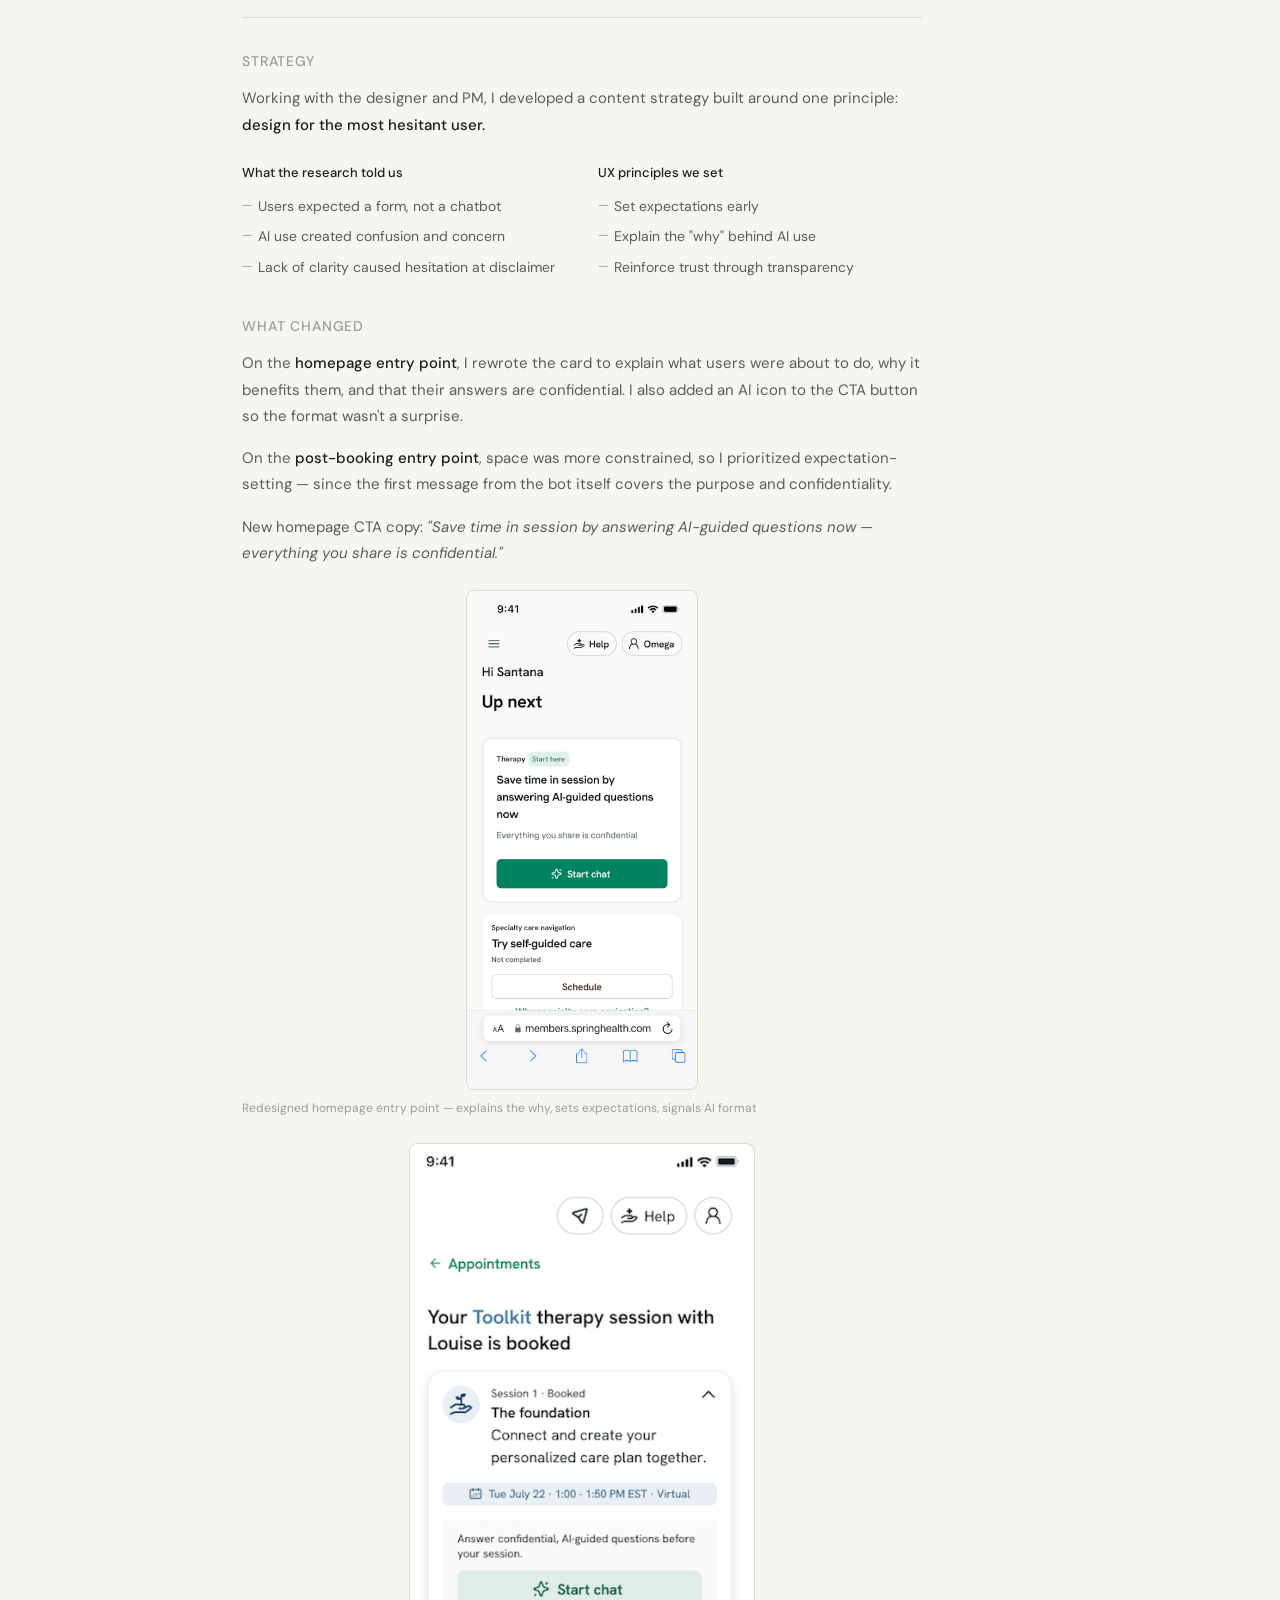
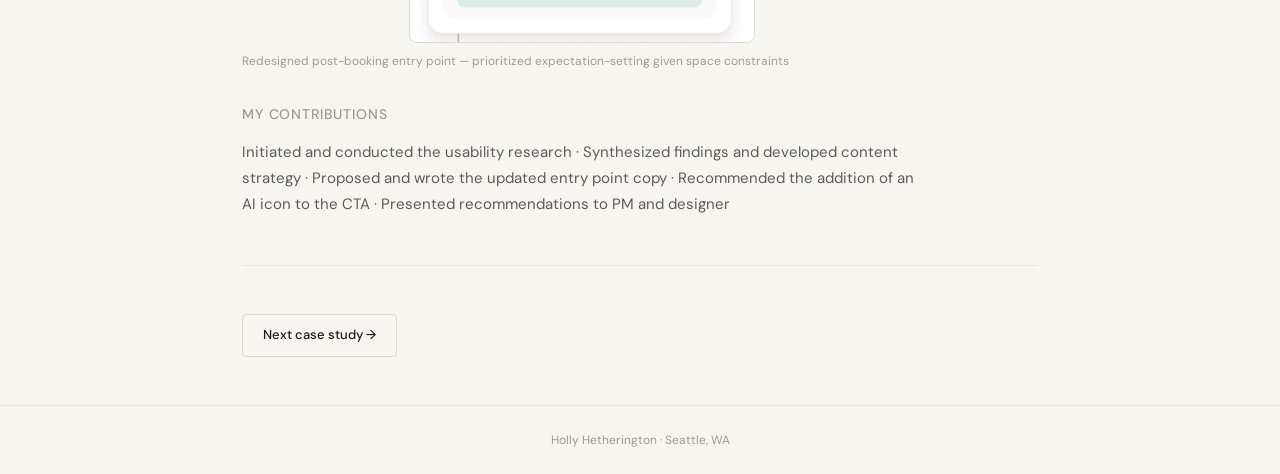
==== commit c5d4d119: "Remove Hypothesis label from callout" ====
--- a/case-studies/ai-intake.html
+++ b/case-studies/ai-intake.html
@@ -77,7 +77,7 @@
     <p>Both entry points to the chatbot — from the homepage and from the post-booking confirmation — offered almost no context about what users were about to do. They clicked a button and suddenly found themselves in a chat interface with an AI, with no explanation of why, what it would ask, or where their answers would go.</p>
 
     <div class="callout">
-      <p><strong>Hypothesis:</strong> The lack of context on the entry points was creating an expectation gap — users expected a form or a human-led intake, and got a chatbot instead. That surprise was driving abandonment.</p>
+      <p>The lack of context on the entry points was creating an expectation gap — users expected a form or a human-led intake, and got a chatbot instead. That surprise was driving abandonment.</p>
     </div>
 
     <h3>Research</h3>
--- a/css/style.css
+++ b/css/style.css
@@ -76,7 +76,7 @@
 
 /* ── Sections ── */
 section {
-  padding: 4rem 0;
+  padding: 2.5rem 0;
   border-bottom: 0.5px solid var(--border-light);
 }
 section:last-of-type { border-bottom: none; }
@@ -120,7 +120,6 @@
 .hero-actions {
   display: flex;
   gap: 0.75rem;
-  margin-bottom: 3rem;
   flex-wrap: wrap;
 }
 
@@ -167,9 +166,9 @@
   content: '';
 }
 .logo-pill {
-  font-size: 12px;
-  font-weight: 400;
-  color: var(--ink-lighter);
+  font-size: 14px;
+  font-weight: 400;
+  color: var(--ink-light);
   background: none;
   border: none;
   padding: 0;
@@ -186,28 +185,52 @@
 }
 
 /* ── Case study cards ── */
-.case-grid { display: flex; flex-direction: column; gap: 1px; }
+.case-grid {
+  display: flex;
+  flex-direction: column;
+  gap: 3rem;
+}
 
 .case-card {
   display: block;
-  padding: 1.75rem 0;
+  border-radius: var(--radius-lg);
+  overflow: hidden;
+  border: 0.5px solid var(--border);
+  background: white;
+  transition: box-shadow 0.2s;
+}
+.case-card:hover {
+  box-shadow: 0 4px 24px rgba(28,28,26,0.08);
+}
+
+/* ── Card image ── */
+.card-image {
+  width: 100%;
+  height: 260px;
+  overflow: hidden;
+  background: var(--sage-light);
   border-bottom: 0.5px solid var(--border-light);
-  transition: none;
-}
-.case-card:first-child { border-top: 0.5px solid var(--border-light); }
-
-.case-card-inner {
-  display: grid;
-  grid-template-columns: 1fr auto;
-  gap: 1rem;
-  align-items: start;
-}
-
+}
+.card-image img {
+  width: 100%;
+  height: 100%;
+  object-fit: contain;
+  object-position: top;
+  display: block;
+}
+.card-image.img-center img {
+  object-position: center;
+}
+
+/* ── Card body ── */
+.card-body {
+  padding: 1.5rem;
+}
 .card-tags {
   display: flex;
   gap: 0.4rem;
   flex-wrap: wrap;
-  margin-bottom: 0.6rem;
+  margin-bottom: 0.75rem;
 }
 .tag {
   font-size: 11px;
@@ -223,32 +246,17 @@
 }
 .case-card h2 {
   font-family: var(--font-serif);
-  font-size: 19px;
-  font-weight: 400;
-  line-height: 1.35;
-  margin-bottom: 0.5rem;
-}
-.case-card h2 a:hover { color: var(--sage); transition: color 0.15s; }
+  font-size: 22px;
+  font-weight: 400;
+  line-height: 1.3;
+  margin-bottom: 0.6rem;
+  color: var(--ink);
+}
 .card-summary {
   font-size: 14px;
   color: var(--ink-light);
   line-height: 1.65;
-  margin-bottom: 0.85rem;
-  max-width: 580px;
-}
-.card-meta-row {
-  font-size: 12px;
-  color: var(--ink-lighter);
-}
-.card-arrow {
-  font-size: 18px;
-  color: var(--ink-lighter);
-  margin-top: 0.25rem;
-  transition: transform 0.15s, color 0.15s;
-}
-.case-card:hover .card-arrow {
-  transform: translateX(3px);
-  color: var(--ink);
+  margin-bottom: 0;
 }
 
 /* ── Stats row ── */
@@ -256,9 +264,10 @@
   display: flex;
   gap: 2rem;
   flex-wrap: wrap;
-  margin-top: 1rem;
-  padding-top: 1rem;
+  margin-top: 1.25rem;
+  padding-top: 1.25rem;
   border-top: 0.5px solid var(--border-light);
+  margin-bottom: 1.25rem;
 }
 .stat-item strong {
   display: block;
@@ -272,6 +281,12 @@
 .stat-item span {
   font-size: 13px;
   color: var(--ink-light);
+}
+
+/* ── Card CTA ── */
+.card-cta-row {
+  padding-top: 1rem;
+  border-top: 0.5px solid var(--border-light);
 }
 
 /* ── About ── */
@@ -301,7 +316,7 @@
 .about-photo img {
   width: 100%;
   height: 100%;
-  object-fit: cover;
+  object-fit: contain;
 }
 .skills-grid {
   display: grid;
@@ -543,8 +558,8 @@
   .two-col { grid-template-columns: 1fr; }
   .step-flow { grid-template-columns: 1fr 1fr; }
   .step-flow .step { border-bottom: 0.5px solid var(--border); }
-  .case-card-inner { grid-template-columns: 1fr; }
-  .card-arrow { display: none; }
   nav { padding: 0 1rem; }
   .page { padding: 0 1rem; }
-}
+  .card-image { height: 180px; }
+}
+.img-contain img { object-fit: contain; background: var(--sage-light); }
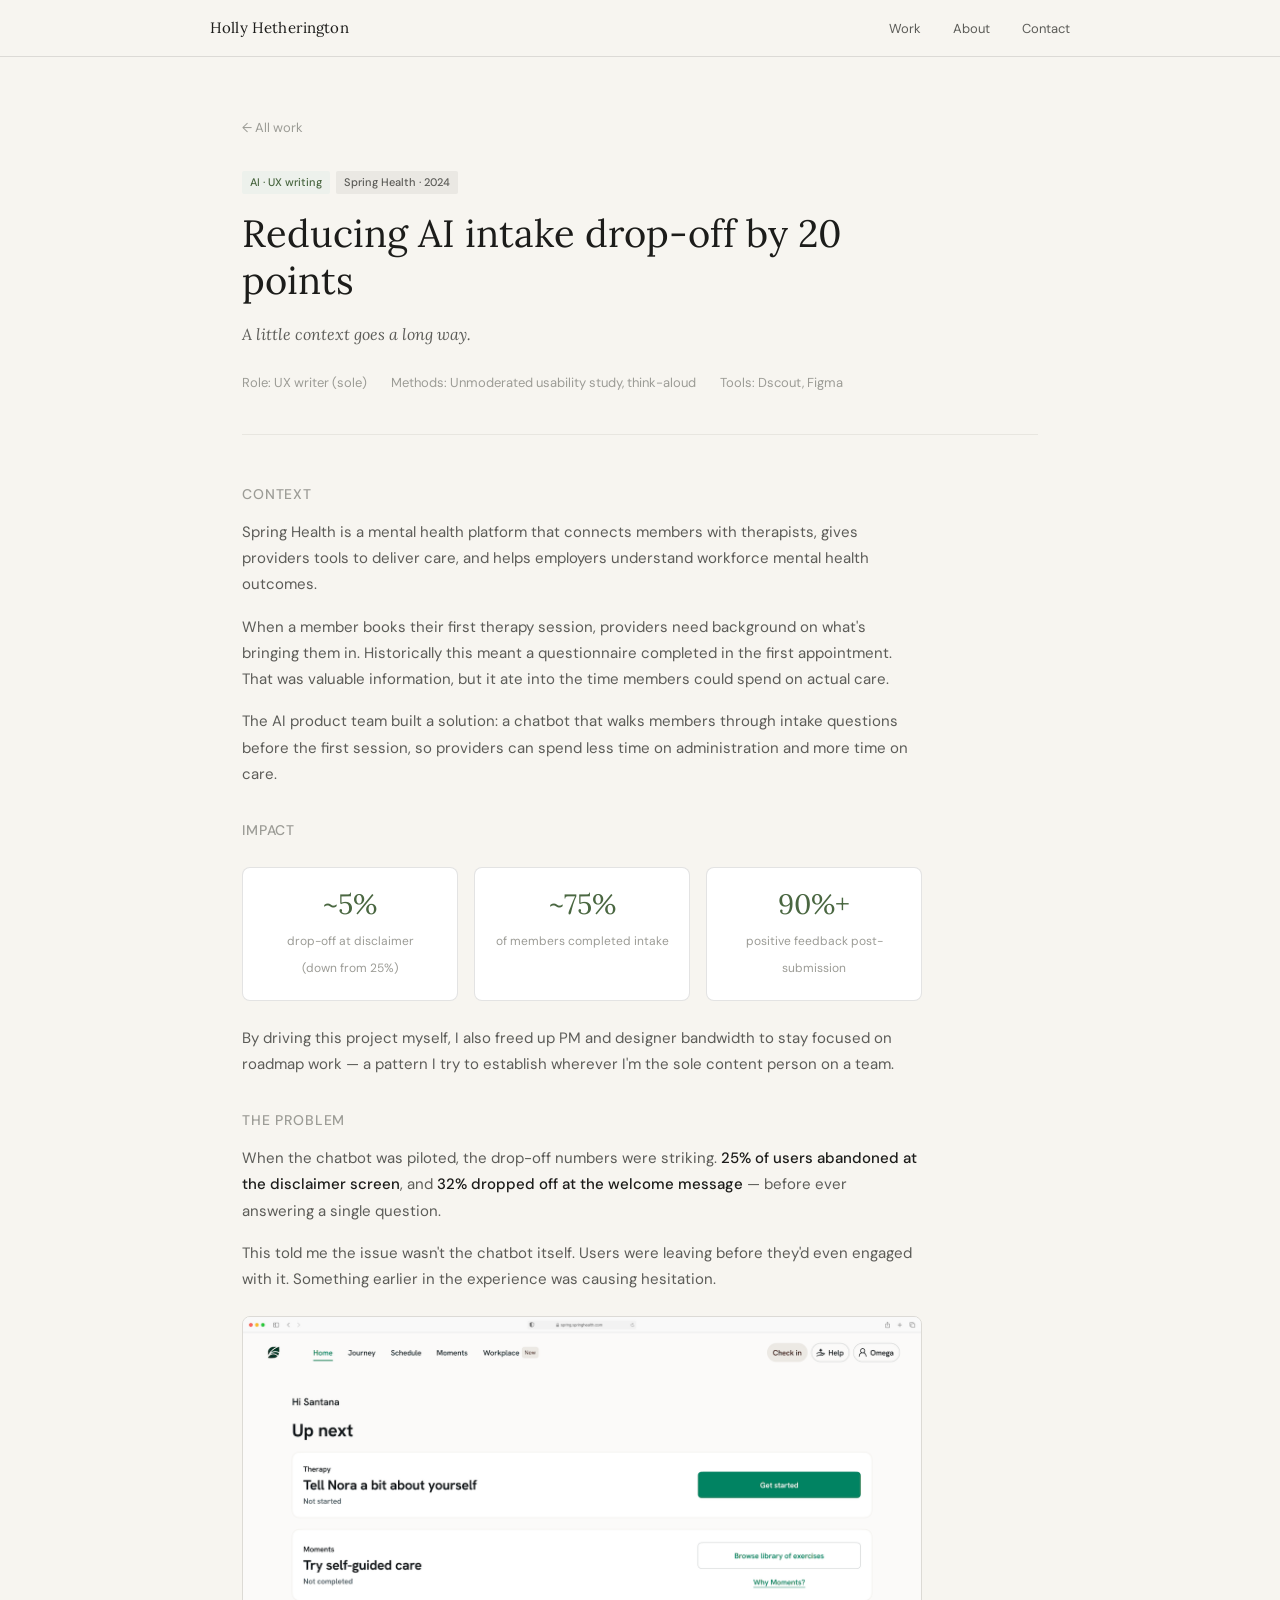
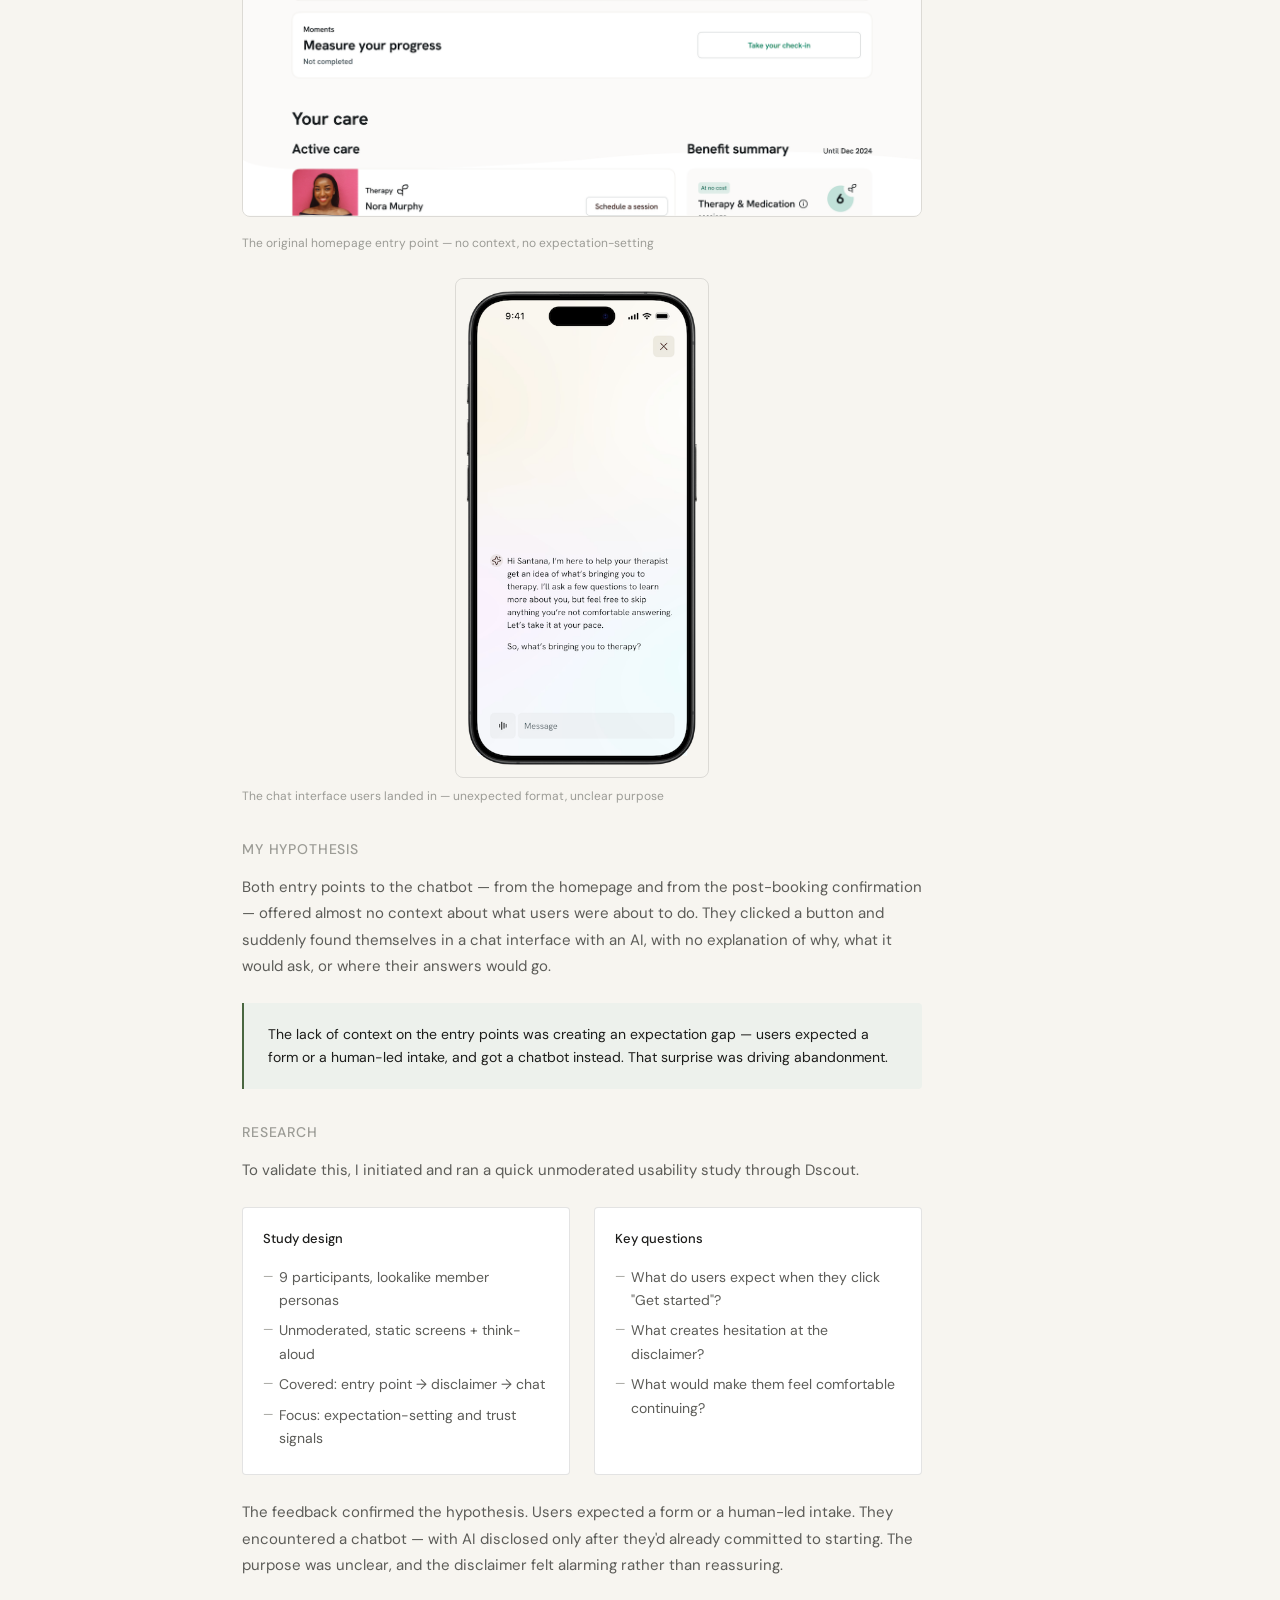
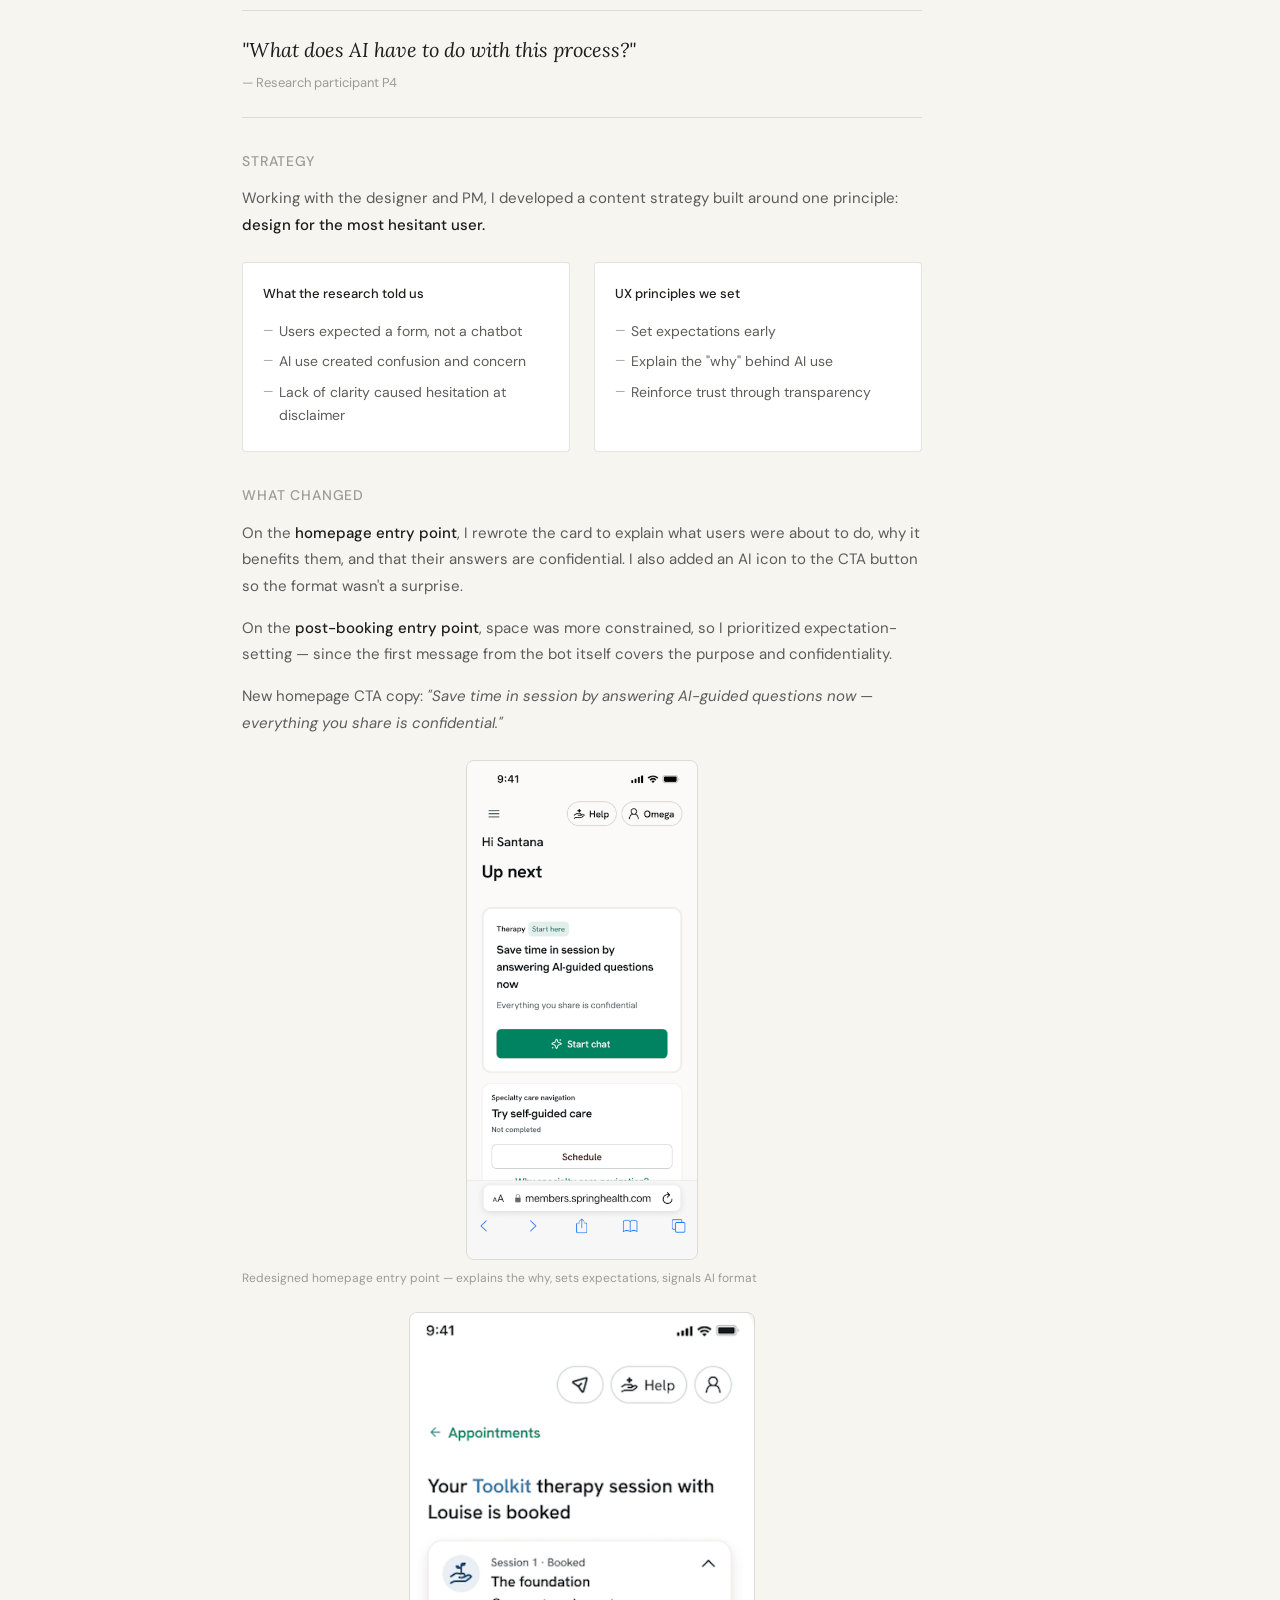
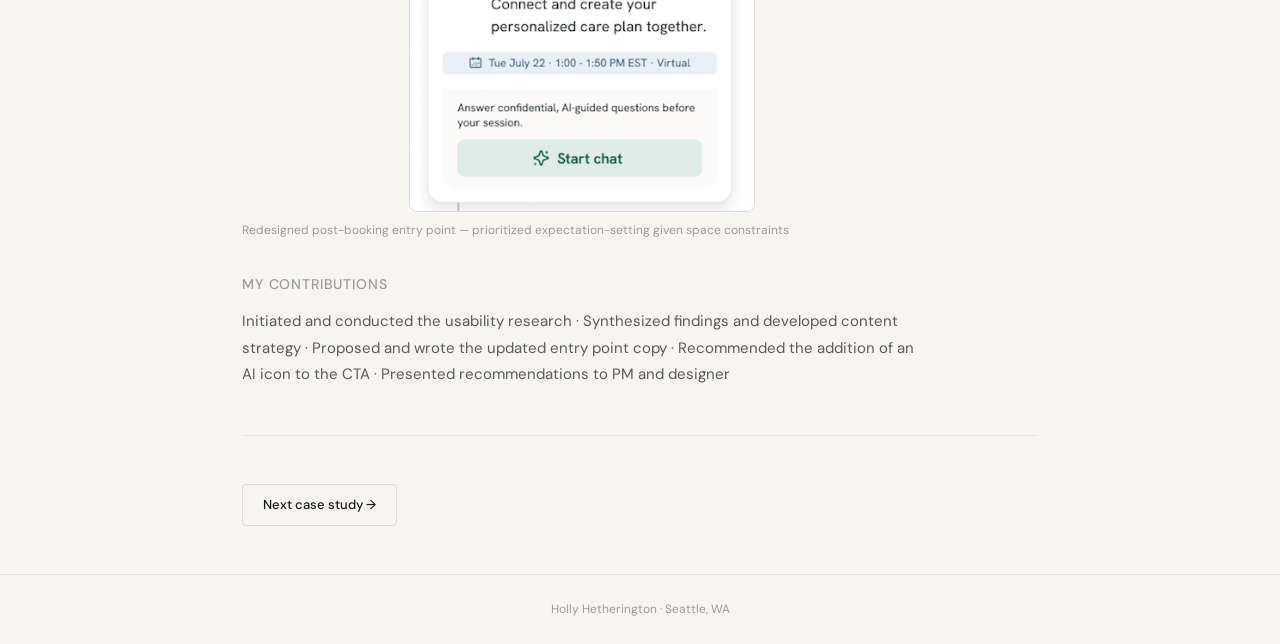
==== commit b330d37a: "Split sentence in AI intake case study" ====
--- a/case-studies/ai-intake.html
+++ b/case-studies/ai-intake.html
@@ -41,7 +41,7 @@
 
     <h3>Context</h3>
     <p>Spring Health is a mental health platform that connects members with therapists, gives providers tools to deliver care, and helps employers understand workforce mental health outcomes.</p>
-    <p>When a member books their first therapy session, providers need background on what's bringing them in. Historically this meant a questionnaire completed in the first appointment — valuable information, but it ate into the time members could spend on actual care.</p>
+    <p>When a member books their first therapy session, providers need background on what's bringing them in. Historically this meant a questionnaire completed in the first appointment. That was valuable information, but it ate into the time members could spend on actual care.</p>
     <p>The AI product team built a solution: a chatbot that walks members through intake questions before the first session, so providers can spend less time on administration and more time on care.</p>
 
     <h3>Impact</h3>
--- a/css/style.css
+++ b/css/style.css
@@ -82,7 +82,7 @@
 section:last-of-type { border-bottom: none; }
 
 /* ── Hero ── */
-.hero { padding: 5rem 0 4rem; }
+.hero { padding: 5rem 0 2rem; }
 
 .hero-eyebrow {
   font-size: 11px;
@@ -316,7 +316,7 @@
 .about-photo img {
   width: 100%;
   height: 100%;
-  object-fit: contain;
+  object-fit: cover;
 }
 .skills-grid {
   display: grid;
@@ -492,13 +492,19 @@
 .two-col {
   display: grid;
   grid-template-columns: 1fr 1fr;
-  gap: 2rem;
+  gap: 1.5rem;
   margin: 1.5rem 0;
 }
+.two-col-item {
+  border: 0.5px solid var(--border);
+  border-radius: var(--radius);
+  padding: 1.25rem;
+  background: white;
+}
 .two-col-item h4 {
   font-size: 13px;
   font-weight: 500;
-  margin-bottom: 0.5rem;
+  margin-bottom: 0.75rem;
   color: var(--ink);
 }
 .two-col-item ul {
@@ -562,4 +568,3 @@
   .page { padding: 0 1rem; }
   .card-image { height: 180px; }
 }
-.img-contain img { object-fit: contain; background: var(--sage-light); }
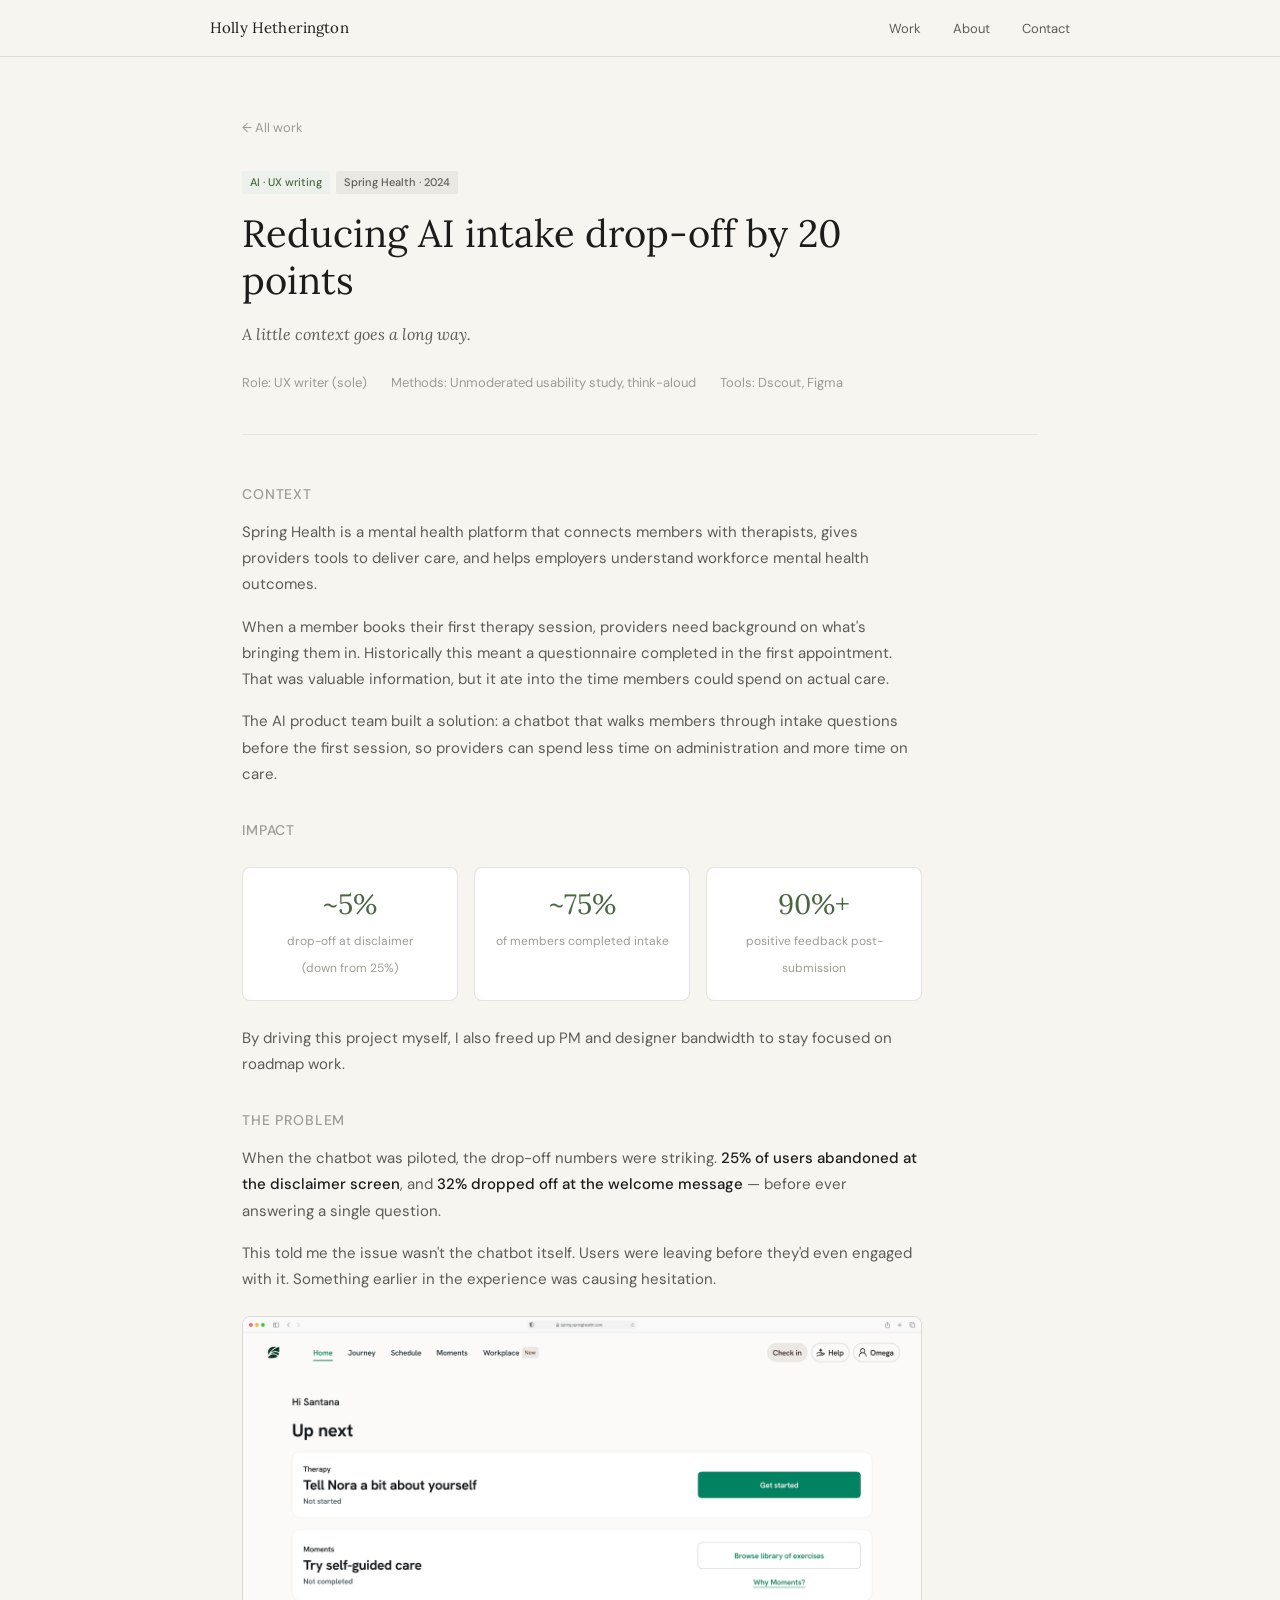
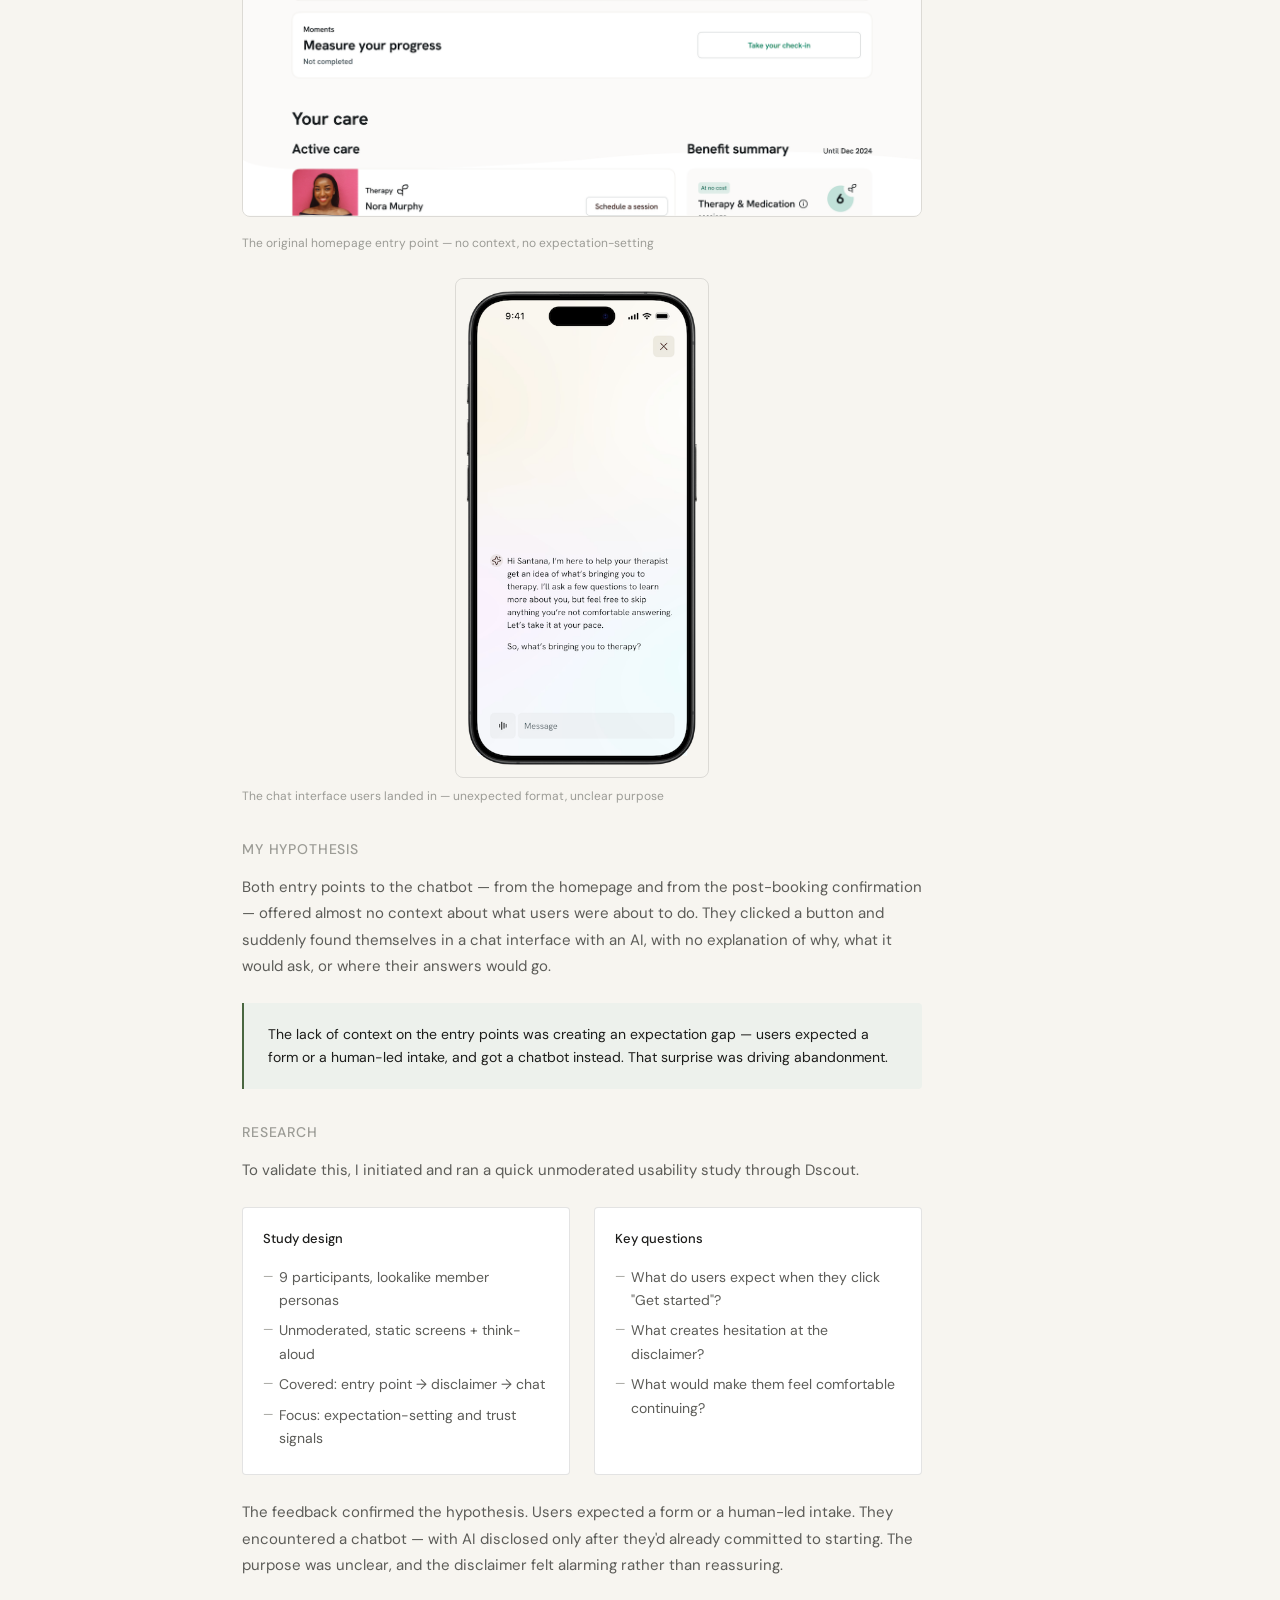
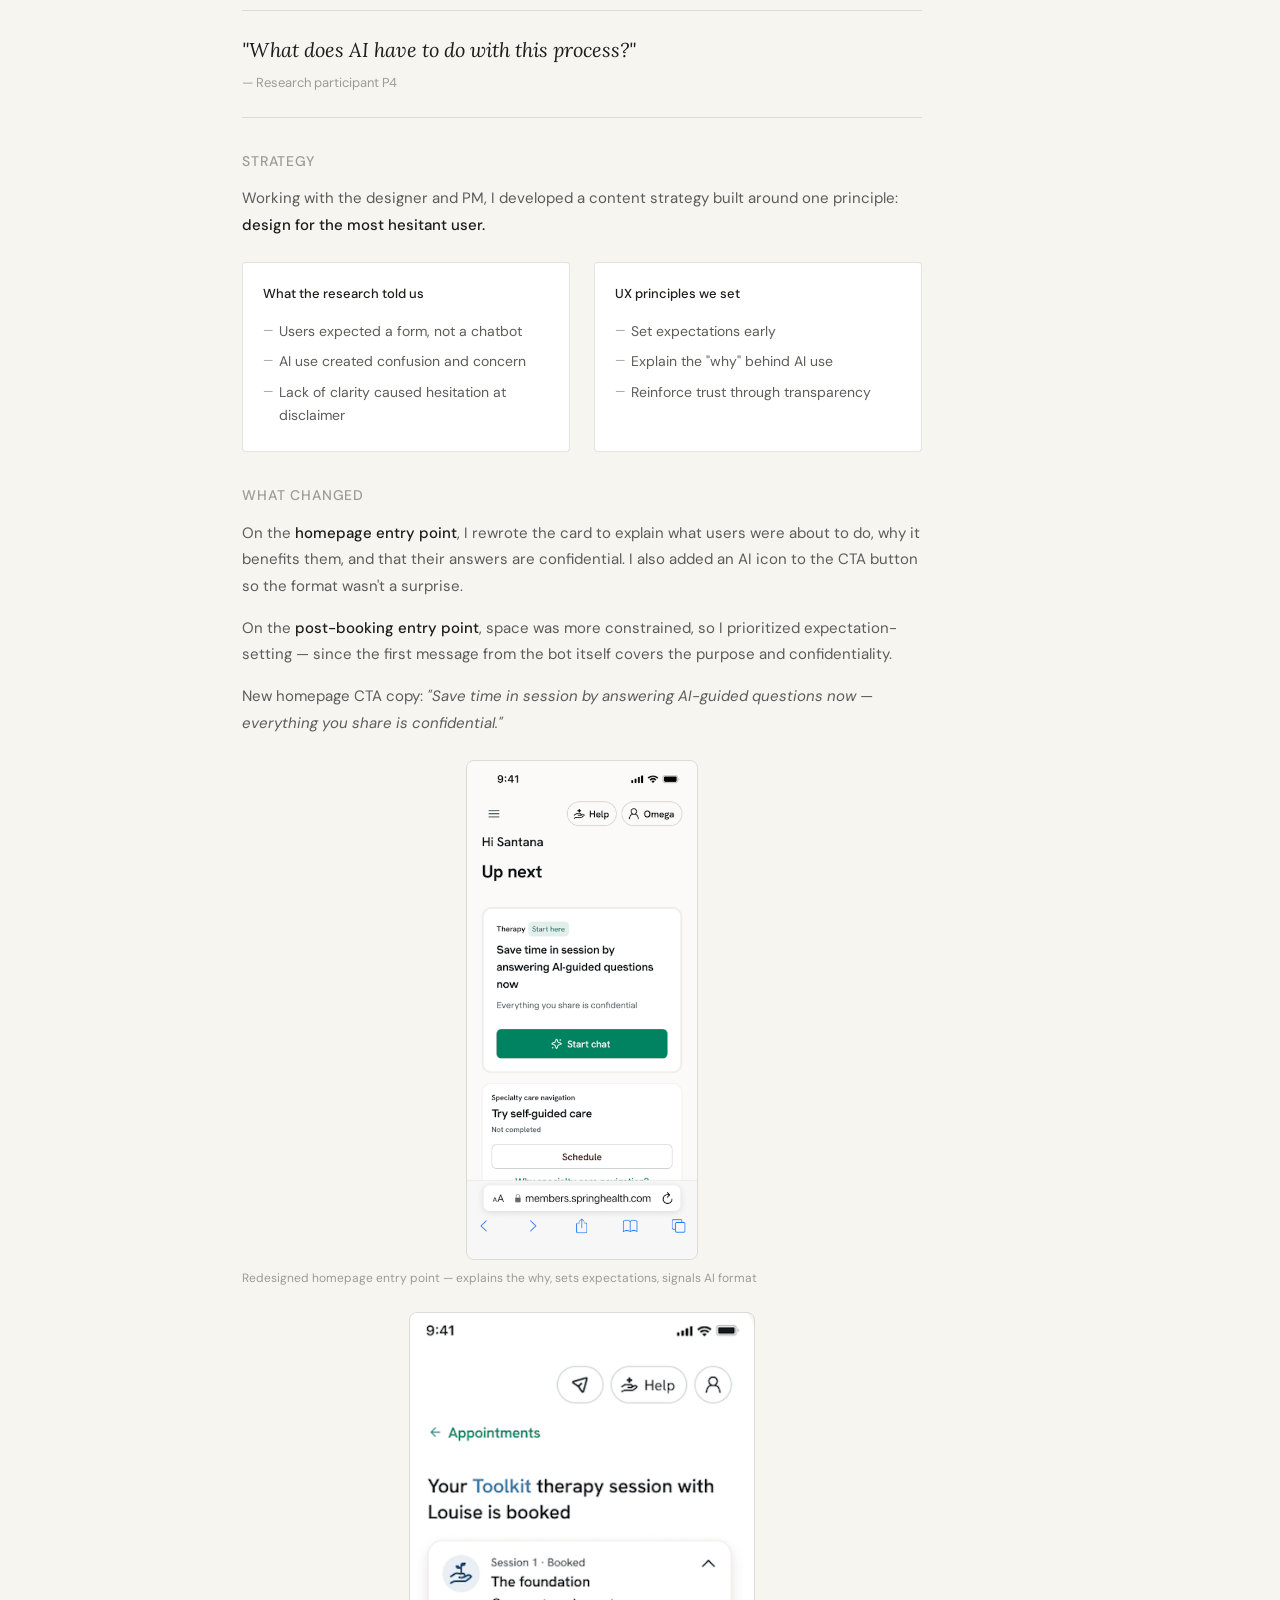
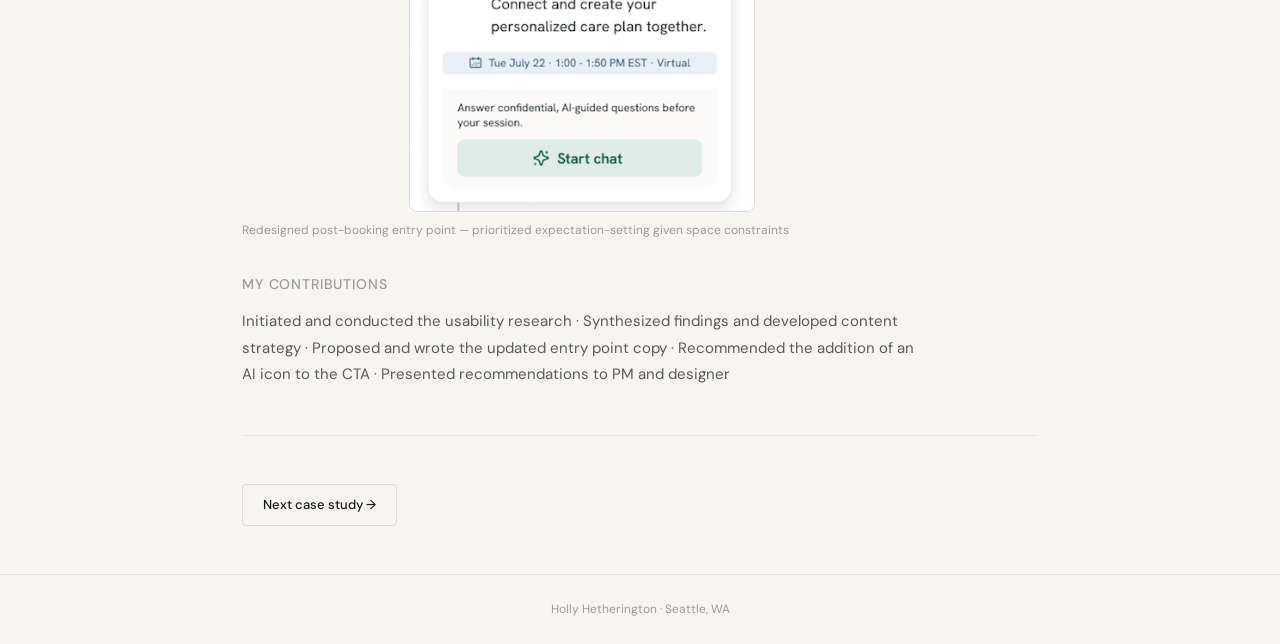
==== commit 3e077a84: "Simplify roadmap sentence" ====
--- a/case-studies/ai-intake.html
+++ b/case-studies/ai-intake.html
@@ -59,7 +59,7 @@
         <span class="impact-label">positive feedback post-submission</span>
       </div>
     </div>
-    <p>By driving this project myself, I also freed up PM and designer bandwidth to stay focused on roadmap work — a pattern I try to establish wherever I'm the sole content person on a team.</p>
+    <p>By driving this project myself, I also freed up PM and designer bandwidth to stay focused on roadmap work.</p>
 
     <h3>The problem</h3>
     <p>When the chatbot was piloted, the drop-off numbers were striking. <strong>25% of users abandoned at the disclaimer screen</strong>, and <strong>32% dropped off at the welcome message</strong> — before ever answering a single question.</p>
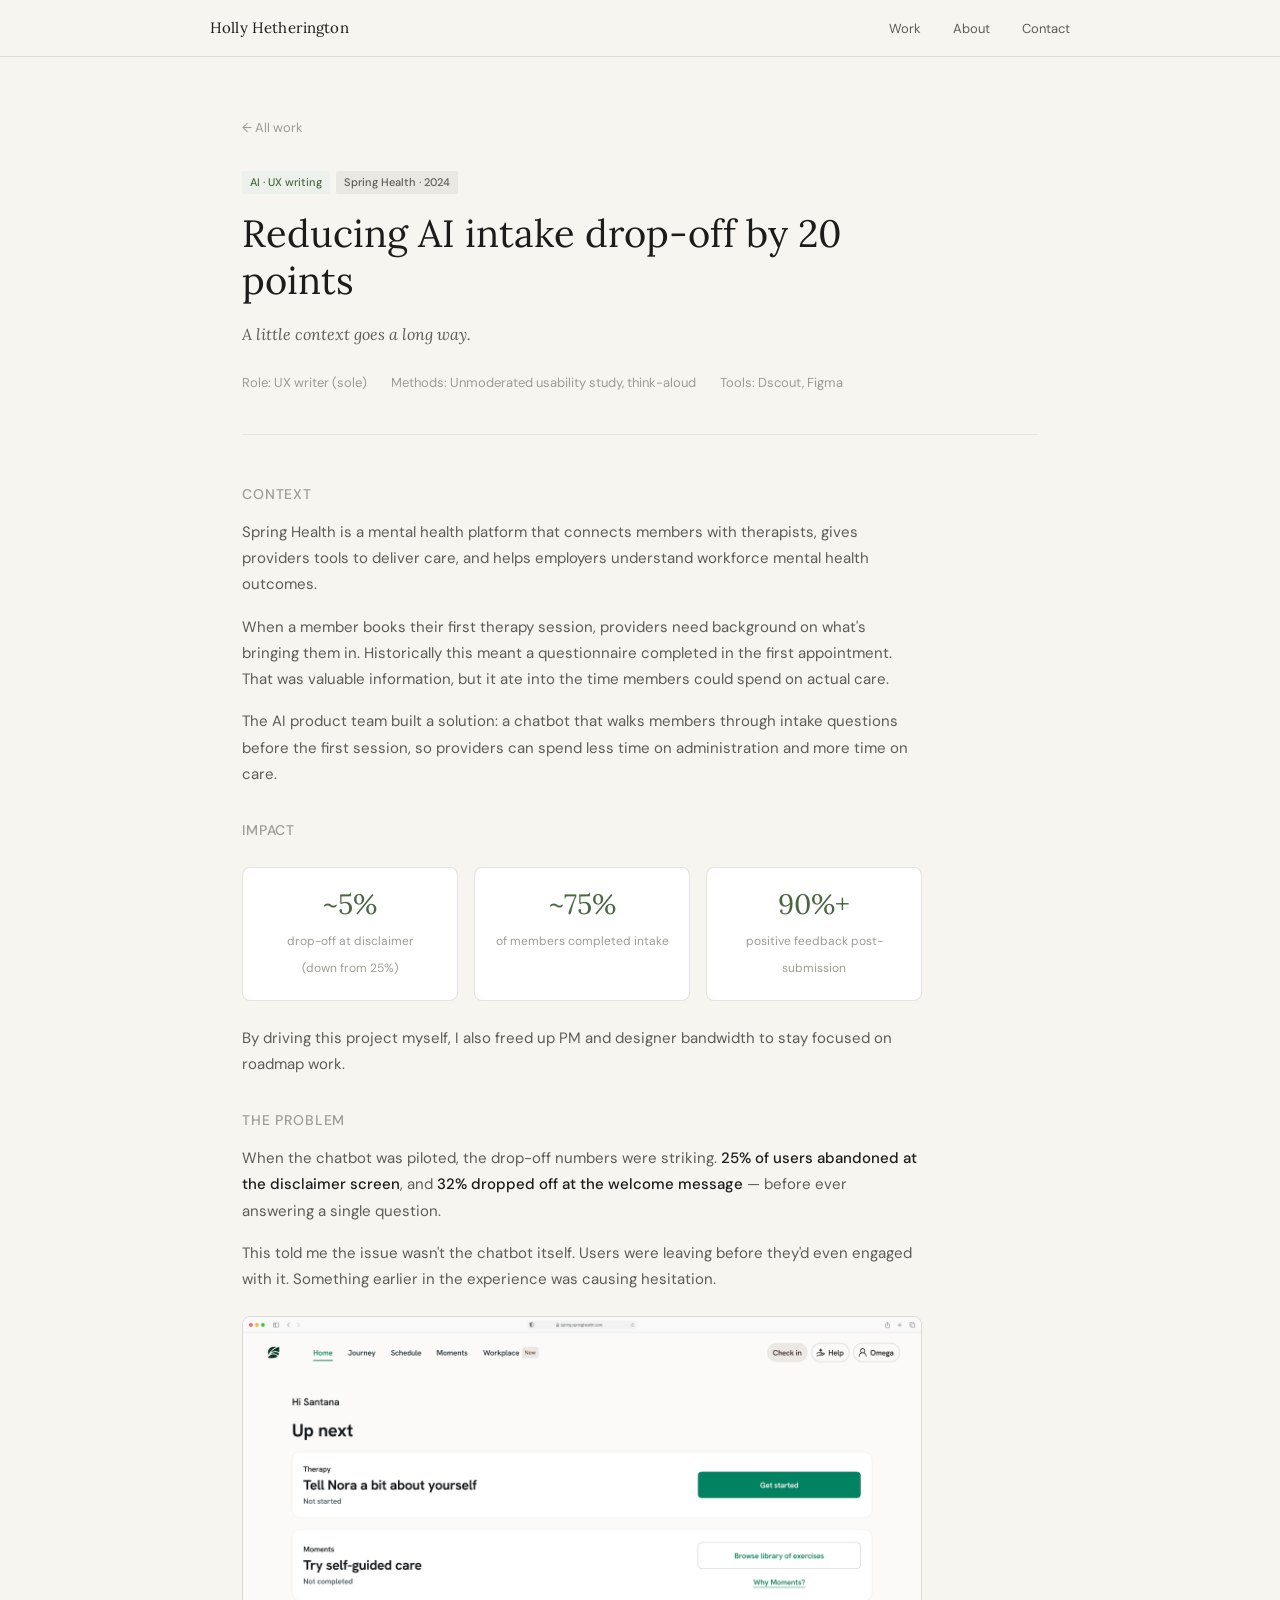
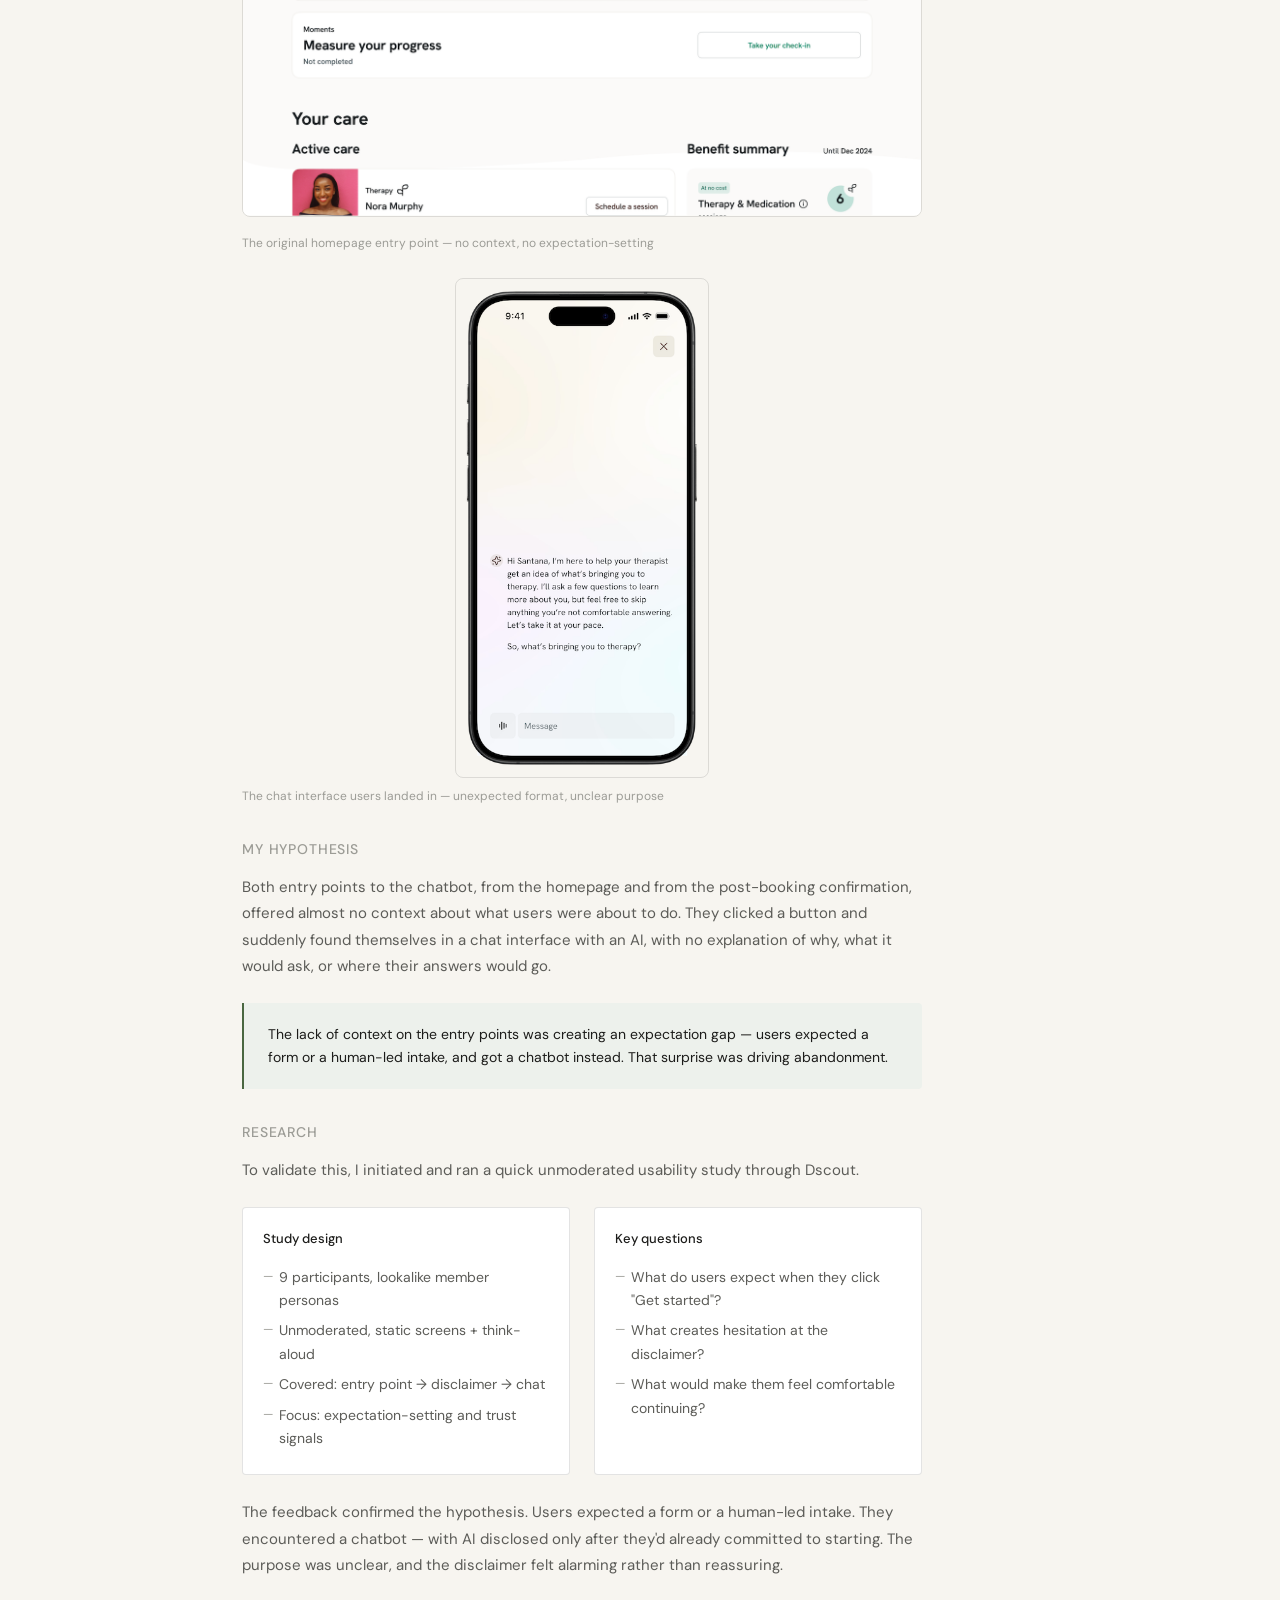
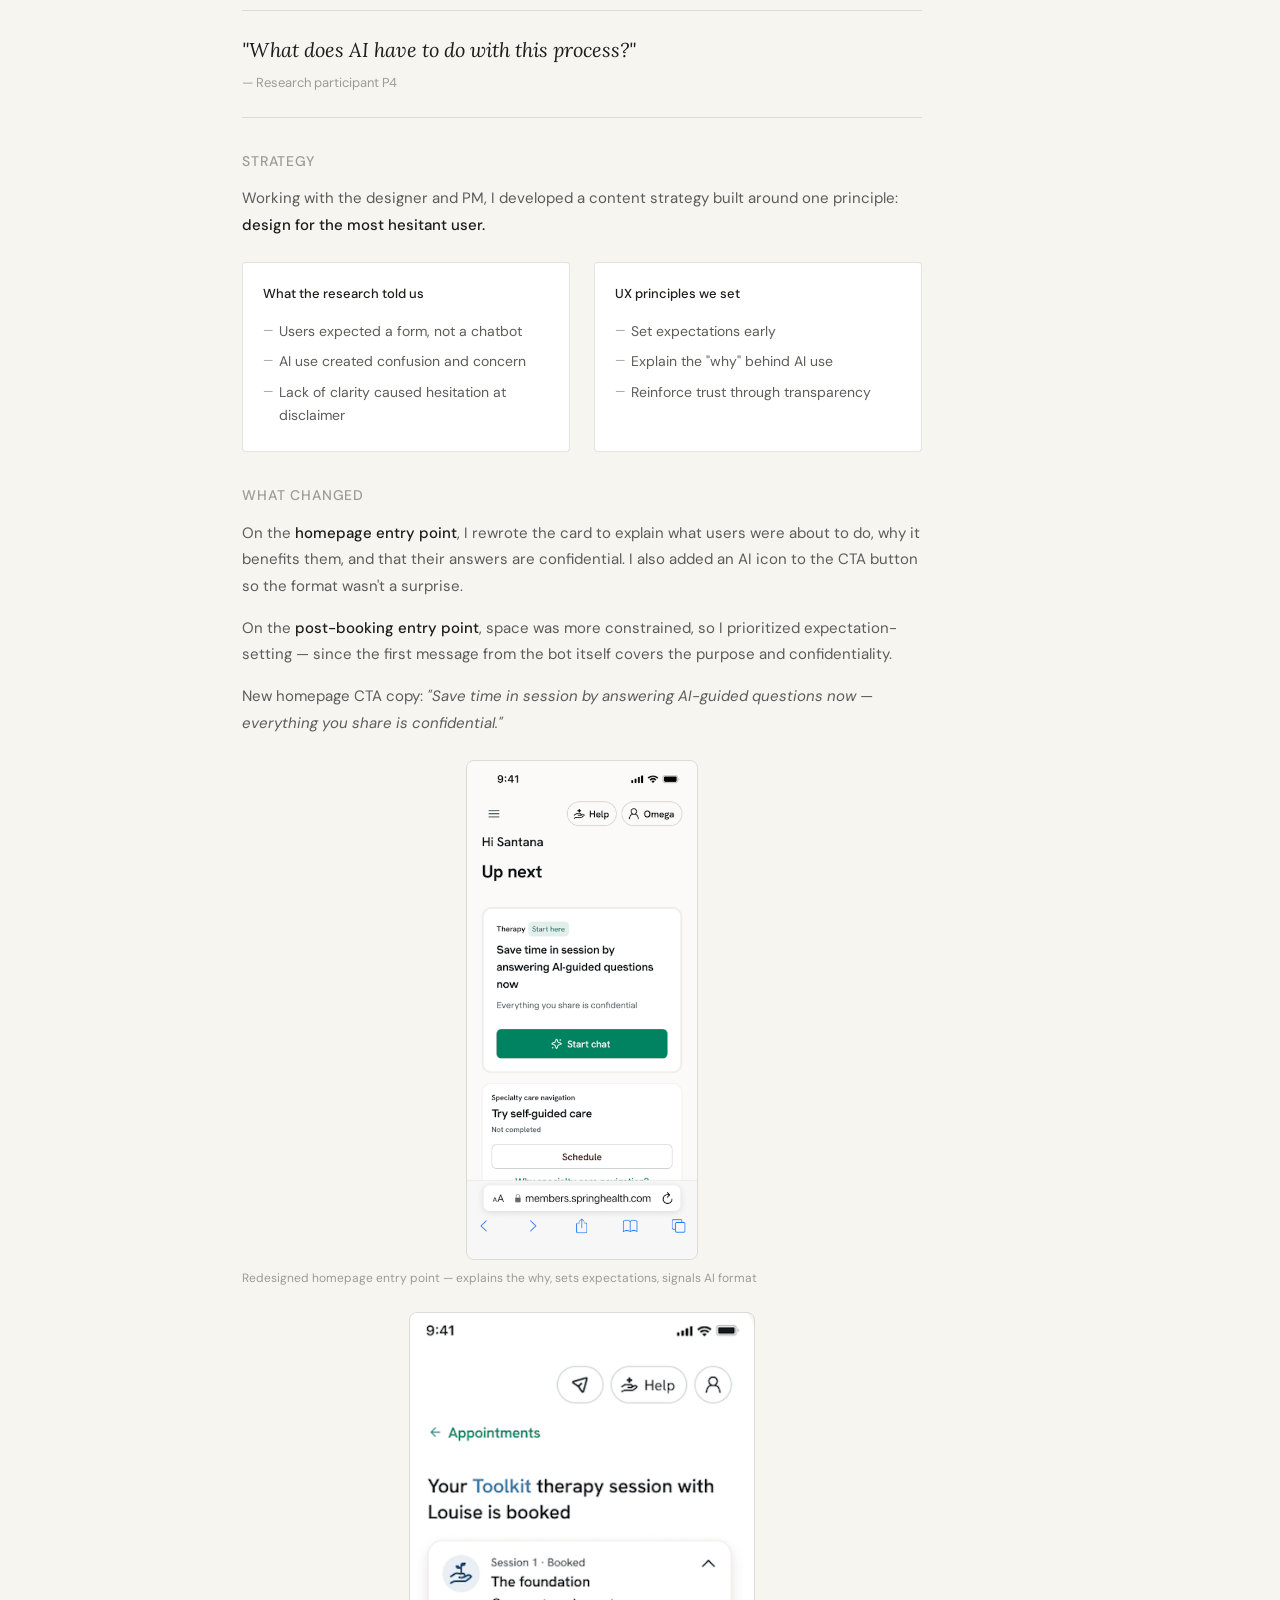
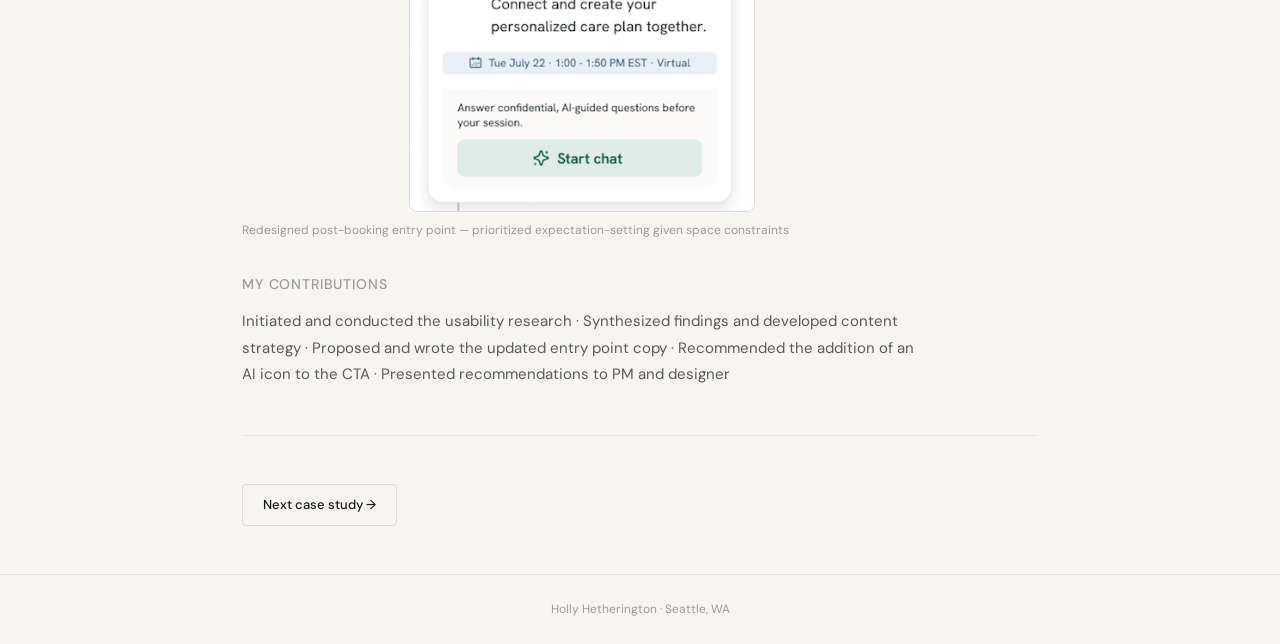
==== commit e4ecb06c: "Replace em-dashes with commas in AI intake" ====
--- a/case-studies/ai-intake.html
+++ b/case-studies/ai-intake.html
@@ -74,7 +74,7 @@
     </figure>
 
     <h3>My hypothesis</h3>
-    <p>Both entry points to the chatbot — from the homepage and from the post-booking confirmation — offered almost no context about what users were about to do. They clicked a button and suddenly found themselves in a chat interface with an AI, with no explanation of why, what it would ask, or where their answers would go.</p>
+    <p>Both entry points to the chatbot, from the homepage and from the post-booking confirmation, offered almost no context about what users were about to do. They clicked a button and suddenly found themselves in a chat interface with an AI, with no explanation of why, what it would ask, or where their answers would go.</p>
 
     <div class="callout">
       <p>The lack of context on the entry points was creating an expectation gap — users expected a form or a human-led intake, and got a chatbot instead. That surprise was driving abandonment.</p>
